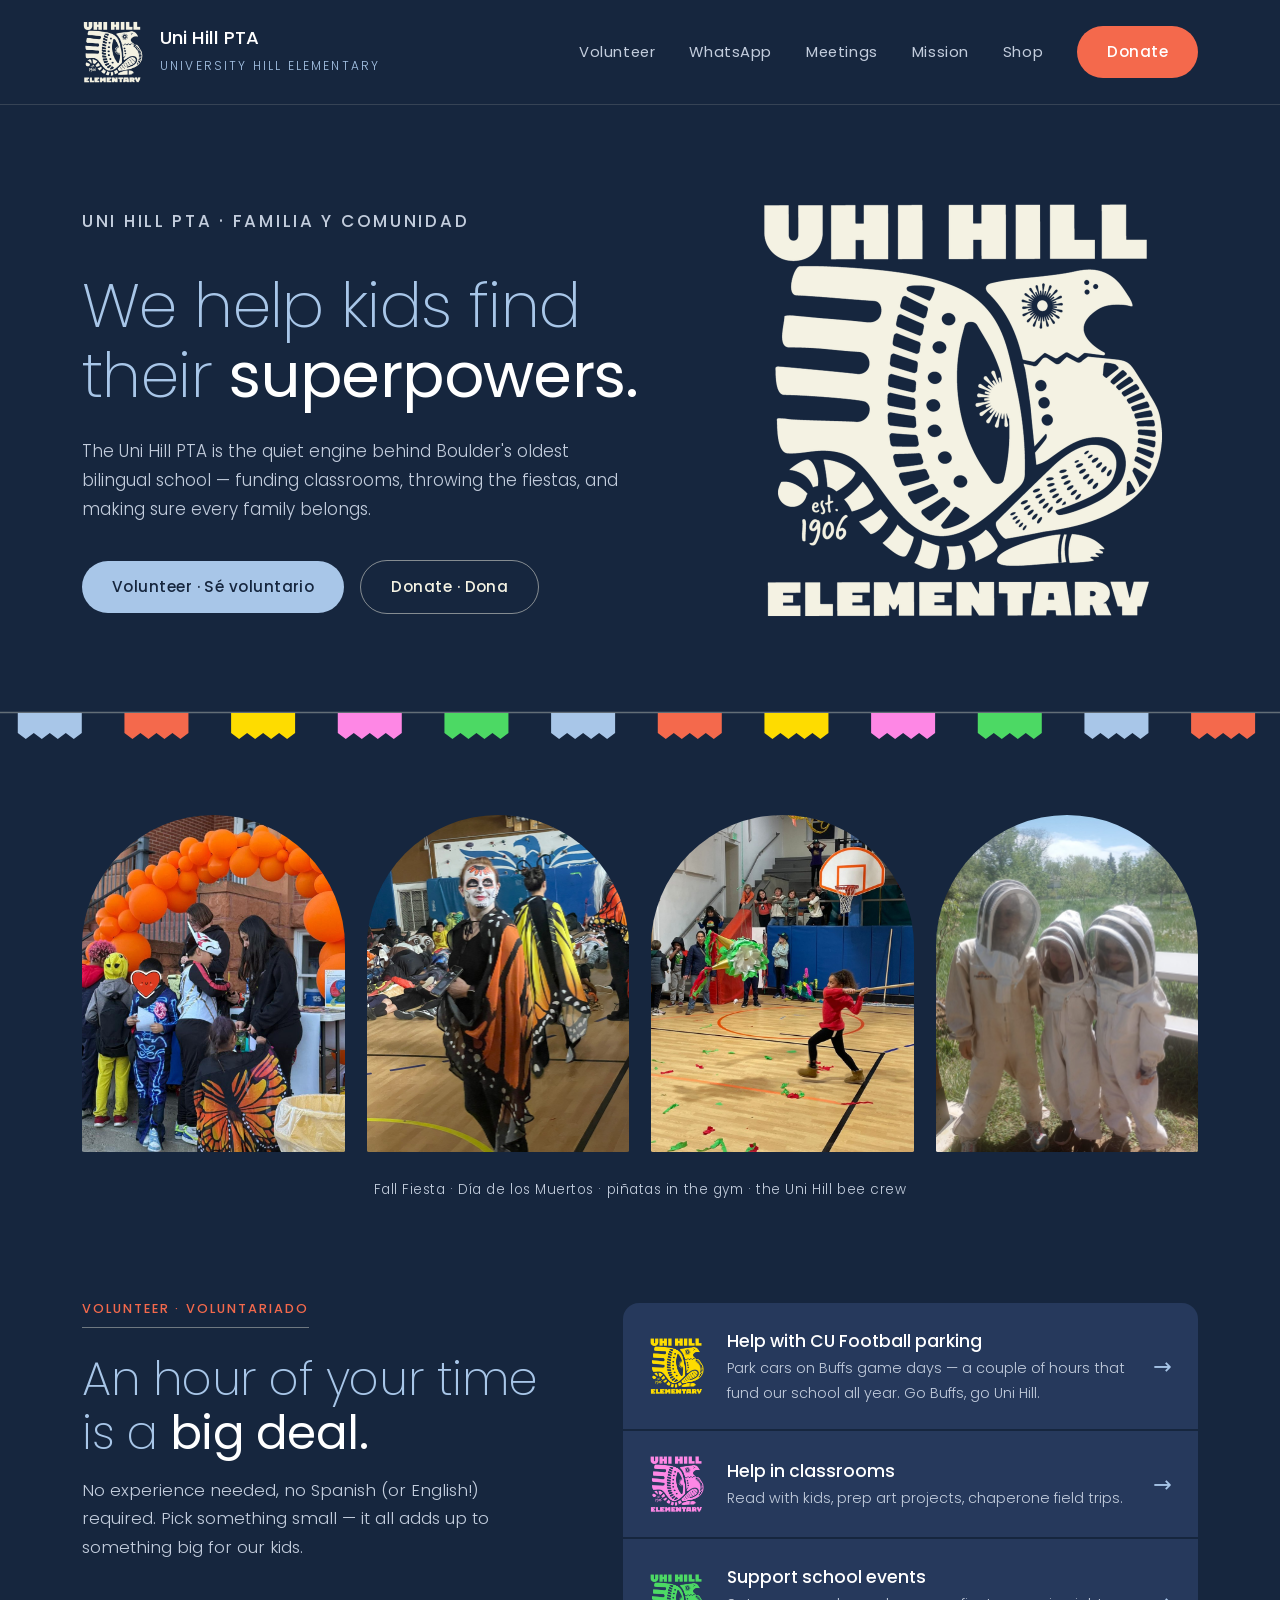
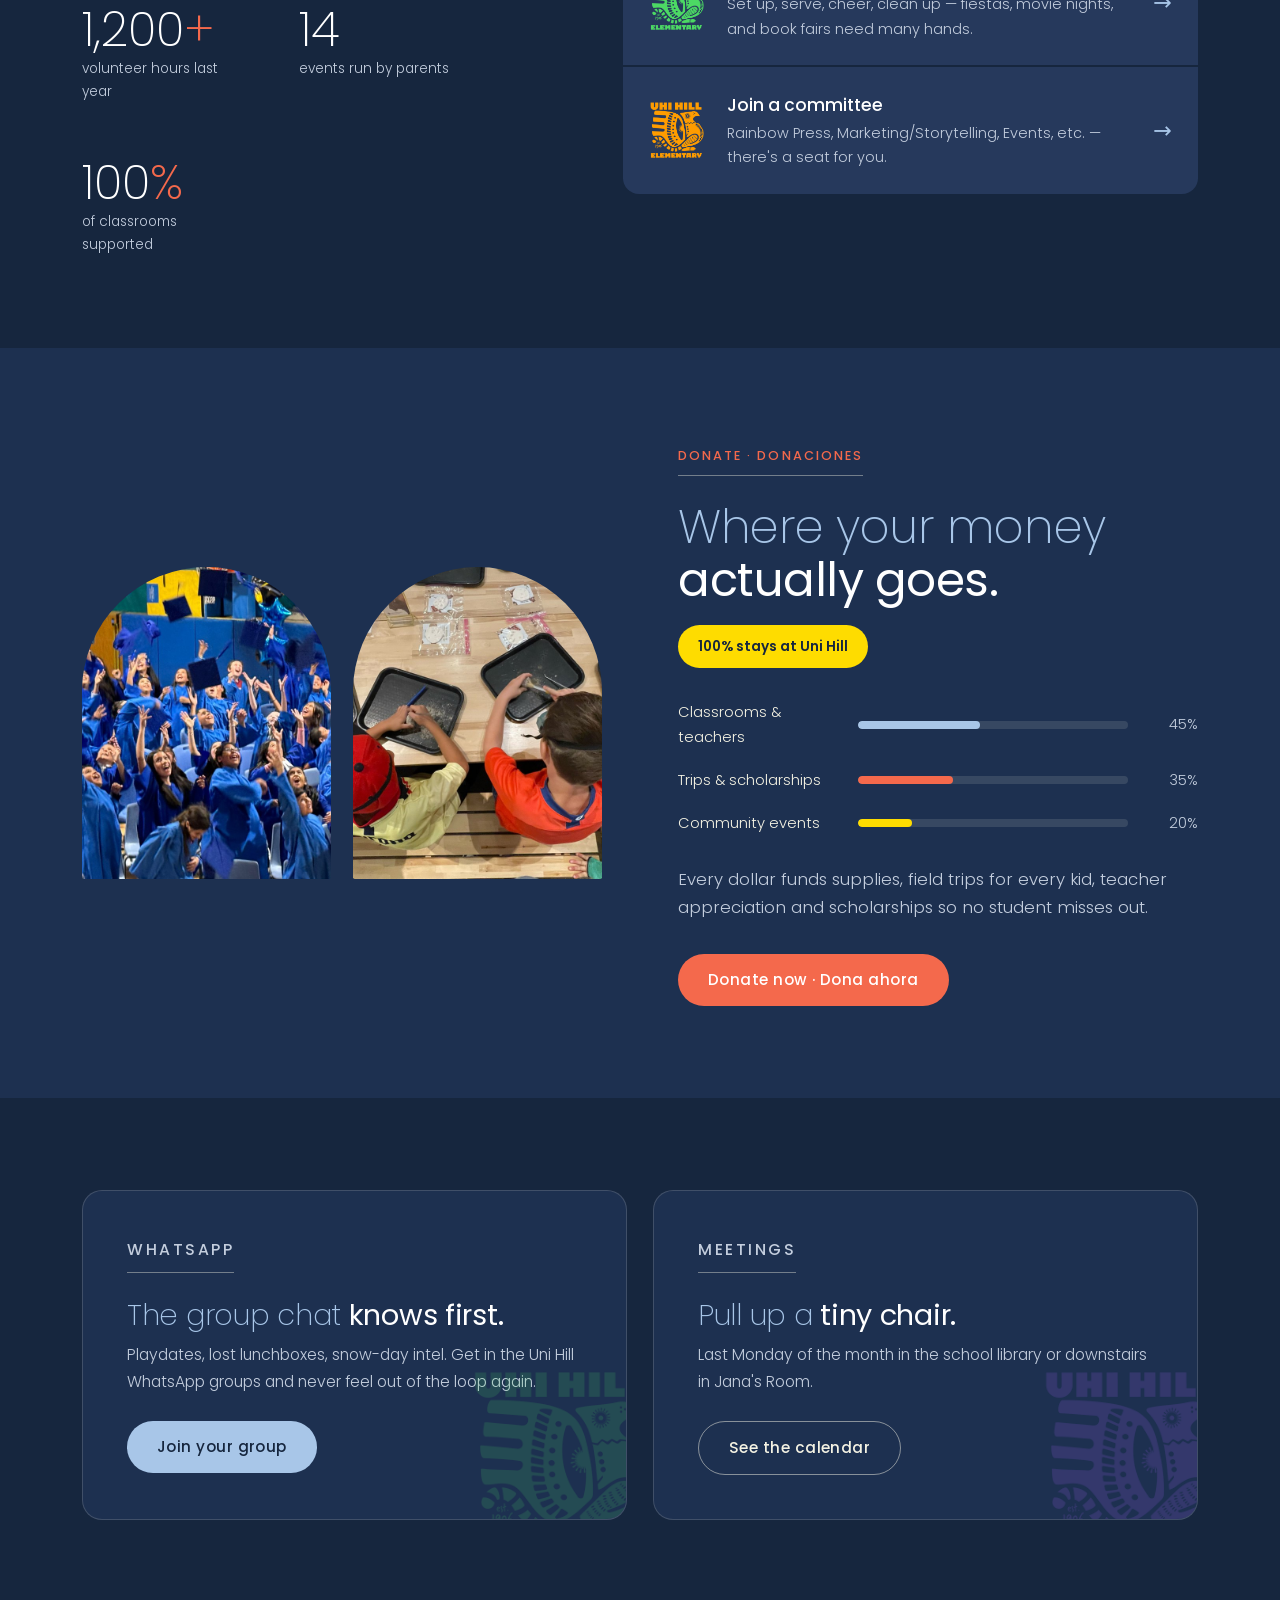
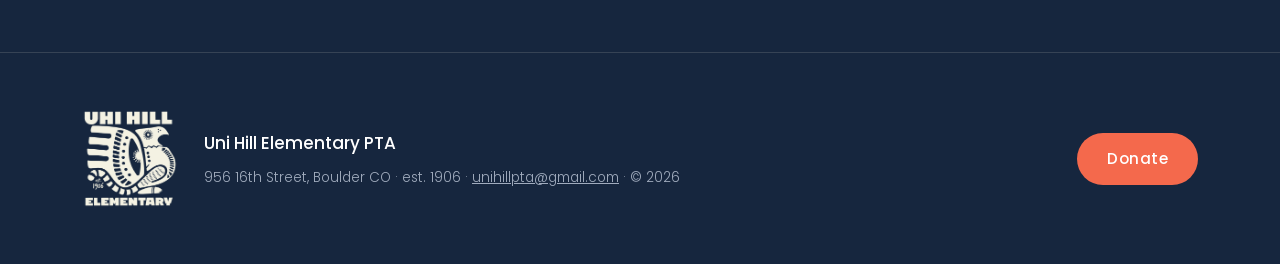
==== index.html @ 535f4342 "Add a Shop link to the header nav Points at shop.unihillpta.com and opens in a new tab. The extra it" ====
<!DOCTYPE html>
<html lang="en">
<head>
<meta charset="UTF-8">
<meta name="viewport" content="width=device-width, initial-scale=1.0">
<title>Uni Hill PTA — University Hill Elementary, Boulder</title>
<meta name="description" content="The Uni Hill PTA supports University Hill Elementary, Boulder's oldest bilingual school. Volunteer, donate, and join our community.">
<link rel="icon" type="image/png" href="img/favicon.png">
<link rel="stylesheet" href="css/styles.css">
</head>
<body>

<header class="site-header">
  <div class="wrap">
    <a class="brand" href="index.html">
      <span class="logo-mark" aria-hidden="true"></span>
      <span>
        <span class="brand-name">Uni Hill PTA</span>
        <span class="brand-school">University Hill Elementary</span>
      </span>
    </a>
    <button class="nav-toggle" aria-expanded="false" aria-label="Menu">☰</button>
    <nav class="site-nav" aria-label="Main">
      <a href="index.html#volunteer">Volunteer</a>
      <a href="whatsapp.html">WhatsApp</a>
      <a href="meetings.html">Meetings</a>
      <a href="mission.html">Mission</a>
      <a href="https://shop.unihillpta.com/category/all-products" target="_blank" rel="noopener">Shop</a>
      <a class="btn btn-donate" href="https://www.coloradogives.org/organization/UniHillPTA">Donate</a>
    </nav>
  </div>
</header>

<main>

  <!-- Hero -->
  <section class="hero">
    <div class="wrap">
      <div>
        <p class="kicker">Uni Hill PTA · Familia y comunidad</p>
        <h1>We help kids find their <strong>superpowers.</strong></h1>
        <p>The Uni Hill PTA is the quiet engine behind Boulder's oldest bilingual school — funding classrooms, throwing the fiestas, and making sure every family belongs.</p>
        <div class="cta-row">
          <a class="btn btn-primary" href="#volunteer">Volunteer · Sé voluntario</a>
          <a class="btn btn-ghost" href="https://www.coloradogives.org/organization/UniHillPTA">Donate · Dona</a>
        </div>
      </div>
      <div class="hero-logo">
        <span class="logo-mark" role="img" aria-label="Uni Hill Elementary alebrije logo, est. 1906"></span>
      </div>
    </div>
  </section>

  <!-- Papel picado divider -->
  <svg class="picado" viewBox="0 0 1440 34" preserveAspectRatio="none" aria-hidden="true">
    <line x1="0" y1="1.5" x2="1440" y2="1.5" stroke="#f4f2e3" stroke-opacity=".35" stroke-width="1.5"/>
    <path d="M20 2h72v20l-9 6-9-6-9 6-9-6-9 6-9-6-9 6-9-6V2z" fill="#a8c6e8"/>
    <path d="M140 2h72v20l-9 6-9-6-9 6-9-6-9 6-9-6-9 6-9-6V2z" fill="#f4694c"/>
    <path d="M260 2h72v20l-9 6-9-6-9 6-9-6-9 6-9-6-9 6-9-6V2z" fill="#fedc00"/>
    <path d="M380 2h72v20l-9 6-9-6-9 6-9-6-9 6-9-6-9 6-9-6V2z" fill="#fe87e5"/>
    <path d="M500 2h72v20l-9 6-9-6-9 6-9-6-9 6-9-6-9 6-9-6V2z" fill="#4cd964"/>
    <path d="M620 2h72v20l-9 6-9-6-9 6-9-6-9 6-9-6-9 6-9-6V2z" fill="#a8c6e8"/>
    <path d="M740 2h72v20l-9 6-9-6-9 6-9-6-9 6-9-6-9 6-9-6V2z" fill="#f4694c"/>
    <path d="M860 2h72v20l-9 6-9-6-9 6-9-6-9 6-9-6-9 6-9-6V2z" fill="#fedc00"/>
    <path d="M980 2h72v20l-9 6-9-6-9 6-9-6-9 6-9-6-9 6-9-6V2z" fill="#fe87e5"/>
    <path d="M1100 2h72v20l-9 6-9-6-9 6-9-6-9 6-9-6-9 6-9-6V2z" fill="#4cd964"/>
    <path d="M1220 2h72v20l-9 6-9-6-9 6-9-6-9 6-9-6-9 6-9-6V2z" fill="#a8c6e8"/>
    <path d="M1340 2h72v20l-9 6-9-6-9 6-9-6-9 6-9-6-9 6-9-6V2z" fill="#f4694c"/>
  </svg>

  <!-- Photo band -->
  <figure class="photo-arcade">
    <div class="wrap">
      <div class="row">
        <img src="img/event-fiesta.jpg" alt="Families under the orange balloon arch at the Fall Fiesta">
        <img src="img/event-monarch.jpg" alt="Student in a monarch butterfly costume at the Día de los Muertos celebration">
        <img src="img/event-pinata.jpg" alt="Student swinging at a piñata in the school gym">
        <img src="img/event-bees.jpg" alt="Three kids in beekeeping suits with the Uni Hill bee crew">
      </div>
      <figcaption>Fall Fiesta · Día de los Muertos · piñatas in the gym · the Uni Hill bee crew</figcaption>
    </div>
  </figure>

  <!-- Volunteering -->
  <section class="section volunteer" id="volunteer">
    <div class="wrap">
      <div>
        <p class="section-label">Volunteer · Voluntariado</p>
        <h2>An hour of your time is a <strong>big deal.</strong></h2>
        <p class="lead">No experience needed, no Spanish (or English!) required. Pick something small — it all adds up to something big for our kids.</p>
        <div class="stats">
          <div>
            <div class="stat-number">1,200<em>+</em></div>
            <div class="stat-caption">volunteer hours last year</div>
          </div>
          <div>
            <div class="stat-number">14</div>
            <div class="stat-caption">events run by parents</div>
          </div>
          <div>
            <div class="stat-number">100<em>%</em></div>
            <div class="stat-caption">of classrooms supported</div>
          </div>
        </div>
      </div>
      <div class="opportunity-list">
        <a class="opportunity" href="https://bvsd.helpatschools.com/schools/38/events">
          <span class="logo-mark" style="background-color: var(--yellow)" aria-hidden="true"></span>
          <span>
            <h3>Help with CU Football parking</h3>
            <p>Park cars on Buffs game days — a couple of hours that fund our school all year. Go Buffs, go Uni Hill.</p>
          </span>
          <span class="arrow" aria-hidden="true">→</span>
        </a>
        <a class="opportunity" href="https://bvsd.helpatschools.com/schools/38/events">
          <span class="logo-mark" style="background-color: var(--pink)" aria-hidden="true"></span>
          <span>
            <h3>Help in classrooms</h3>
            <p>Read with kids, prep art projects, chaperone field trips.</p>
          </span>
          <span class="arrow" aria-hidden="true">→</span>
        </a>
        <a class="opportunity" href="https://bvsd.helpatschools.com/schools/38/events">
          <span class="logo-mark" style="background-color: var(--green)" aria-hidden="true"></span>
          <span>
            <h3>Support school events</h3>
            <p>Set up, serve, cheer, clean up — fiestas, movie nights, and book fairs need many hands.</p>
          </span>
          <span class="arrow" aria-hidden="true">→</span>
        </a>
        <a class="opportunity" href="https://bvsd.helpatschools.com/schools/38/events">
          <span class="logo-mark" style="background-color: var(--orange)" aria-hidden="true"></span>
          <span>
            <h3>Join a committee</h3>
            <p>Rainbow Press, Marketing/Storytelling, Events, etc. — there's a seat for you.</p>
          </span>
          <span class="arrow" aria-hidden="true">→</span>
        </a>
      </div>
    </div>
  </section>

  <!-- Donations -->
  <section class="section section-raised donate" id="donate">
    <div class="wrap">
      <div class="donate-photos">
        <img src="img/event-grad.jpg" alt="Fifth graders in blue gowns celebrating at continuation">
        <img src="img/event-crafts.jpg" alt="Kids working on craft projects at a PTA event">
      </div>
      <div>
        <p class="section-label">Donate · Donaciones</p>
        <h2>Where your money <strong>actually goes.</strong></h2>
        <p class="pill">100% stays at Uni Hill</p>
        <div class="funding-rows">
          <div class="funding-row">
            <span>Classrooms &amp; teachers</span>
            <span class="track"><span class="fill fill-classrooms" style="width:45%"></span></span>
            <em class="amount">45%</em>
          </div>
          <div class="funding-row">
            <span>Trips &amp; scholarships</span>
            <span class="track"><span class="fill fill-trips" style="width:35%"></span></span>
            <em class="amount">35%</em>
          </div>
          <div class="funding-row">
            <span>Community events</span>
            <span class="track"><span class="fill fill-events" style="width:20%"></span></span>
            <em class="amount">20%</em>
          </div>
        </div>
        <p class="lead" style="margin-bottom:32px">Every dollar funds supplies, field trips for every kid, teacher appreciation and scholarships so no student misses out.</p>
        <a class="btn btn-donate" href="https://www.coloradogives.org/organization/UniHillPTA">Donate now · Dona ahora</a>
      </div>
    </div>
  </section>

  <!-- WhatsApp + Meetings teasers -->
  <section class="section">
    <div class="wrap teaser-grid">
      <div class="teaser">
        <span class="logo-mark watermark" style="background-color: var(--green)" aria-hidden="true"></span>
        <p class="section-label">WhatsApp</p>
        <h2>The group chat <strong>knows first.</strong></h2>
        <p>Playdates, lost lunchboxes, snow-day intel. Get in the Uni Hill WhatsApp groups and never feel out of the loop again.</p>
        <a class="btn btn-primary" href="whatsapp.html">Join your group</a>
      </div>
      <div class="teaser">
        <span class="logo-mark watermark" style="background-color: var(--purple)" aria-hidden="true"></span>
        <p class="section-label">Meetings</p>
        <h2>Pull up a <strong>tiny chair.</strong></h2>
        <p>Last Monday of the month in the school library or downstairs in Jana's Room.</p>
        <a class="btn btn-ghost" href="meetings.html">See the calendar</a>
      </div>
    </div>
  </section>

</main>

<footer class="site-footer">
  <div class="wrap">
    <div class="footer-brand">
      <span class="logo-mark" aria-hidden="true"></span>
      <div>
        <b>Uni Hill Elementary PTA</b>
        <!-- TODO: confirm address & contact email -->
        <small>956 16th Street, Boulder CO · est. 1906 · <a href="mailto:unihillpta@gmail.com?subject=Question%20for%20the%20Uni%20Hill%20PTA">unihillpta@gmail.com</a> · © <span data-year>2026</span></small>
      </div>
    </div>
    <a class="btn btn-donate" href="https://www.coloradogives.org/organization/UniHillPTA">Donate</a>
  </div>
</footer>

<script src="js/main.js"></script>
</body>
</html>
---- css/styles.css ----
/* ==========================================================================
   Uni Hill PTA — site stylesheet
   Theme: "Midnight" (deep navy) based on the Uni Hill Elementary brand deck.

   Everything color-related lives in the :root design tokens below, so the
   whole site can be re-themed by editing this one block.
   ========================================================================== */

/* ---- Fonts (self-hosted, see /fonts) ------------------------------------ */
@font-face { font-family: 'Poppins'; font-style: normal; font-weight: 200; font-display: swap; src: url(../fonts/Poppins-200.woff2) format('woff2'); }
@font-face { font-family: 'Poppins'; font-style: normal; font-weight: 300; font-display: swap; src: url(../fonts/Poppins-300.woff2) format('woff2'); }
@font-face { font-family: 'Poppins'; font-style: normal; font-weight: 400; font-display: swap; src: url(../fonts/Poppins-400.woff2) format('woff2'); }
@font-face { font-family: 'Poppins'; font-style: normal; font-weight: 500; font-display: swap; src: url(../fonts/Poppins-500.woff2) format('woff2'); }
@font-face { font-family: 'Poppins'; font-style: normal; font-weight: 600; font-display: swap; src: url(../fonts/Poppins-600.woff2) format('woff2'); }

/* ---- Design tokens ------------------------------------------------------- */
:root {
  /* backgrounds, darkest to lightest */
  --ink:        #16263e;   /* page background */
  --ink-raised: #1d3050;   /* alternating sections, cards */
  --ink-accent: #26395c;   /* list rows, highlights */

  /* text */
  --cream: #f4f2e3;        /* primary text */
  --soft:  #c3cddd;        /* secondary text */
  --white: #ffffff;        /* emphasized text */

  /* brand accents (from the Uni Hill brand deck) */
  --powder: #a8c6e8;       /* headlines, primary buttons */
  --coral:  #f4694c;       /* section labels, donate buttons */
  --yellow: #fedc00;
  --pink:   #fe87e5;
  --green:  #4cd964;
  --orange: #fe9c00;
  --purple: #ab63fe;

  /* layout */
  --page-width: 1180px;
  --radius: 16px;

  /* the alebrije logo, tintable anywhere via `background-color` + this mask */
  --logo-mask: url(../img/logo-white.png);
}

/* ---- Reset & base -------------------------------------------------------- */
* { margin: 0; padding: 0; box-sizing: border-box; }

body {
  font-family: 'Poppins', ui-sans-serif, system-ui, sans-serif;
  font-weight: 300;
  font-size: 17px;
  line-height: 1.7;
  background: var(--ink);
  color: var(--cream);
}

img { max-width: 100%; display: block; }
a { color: inherit; }

.wrap { max-width: var(--page-width); margin: 0 auto; padding: 0 32px; }

/* Tinted alebrije mark. Give any element this class plus a background-color. */
.logo-mark {
  display: inline-block;
  aspect-ratio: 840 / 868;   /* intrinsic ratio of the logo artwork */
  background-color: var(--cream);
  -webkit-mask: var(--logo-mask) center / contain no-repeat;
  mask: var(--logo-mask) center / contain no-repeat;
}

/* ---- Buttons ------------------------------------------------------------- */
.btn {
  display: inline-block;
  padding: 13px 30px;
  border: 0;
  border-radius: 999px;
  font: inherit;
  font-weight: 500;
  font-size: .95rem;
  letter-spacing: .03em;
  text-decoration: none;
  cursor: pointer;
}
.btn-primary { background: var(--powder); color: var(--ink); }
.btn-donate  { background: var(--coral);  color: var(--white); }
.btn-ghost   { border: 1px solid rgba(244, 242, 227, .5); color: var(--cream); }
.btn:hover   { filter: brightness(1.08); }

/* ---- Header & navigation ------------------------------------------------- */
.site-header {
  padding: 20px 0;
  border-bottom: 1px solid rgba(244, 242, 227, .14);
}
.site-header .wrap { display: flex; align-items: center; justify-content: space-between; gap: 20px; }

.brand { display: flex; align-items: center; gap: 16px; text-decoration: none; }
.brand .logo-mark { width: 62px; }
.brand-name  { display: block; font-weight: 500; font-size: 1.15rem; color: var(--white); line-height: 1.3; }
.brand-school { font-size: .75rem; letter-spacing: .18em; text-transform: uppercase; color: var(--powder); }

.site-nav { display: flex; gap: 34px; align-items: center; font-weight: 400; font-size: .92rem; letter-spacing: .04em; }
.site-nav a { text-decoration: none; color: var(--soft); }
.site-nav a:hover, .site-nav a[aria-current="page"] { color: var(--white); }
.site-nav .btn { color: var(--white); }

/* Above the mobile breakpoint the brand and the full nav share one row, so
   keep the school name on one line and close the gap up a little to fit. */
@media (min-width: 961px) {
  .brand-school { white-space: nowrap; }
}
@media (min-width: 961px) and (max-width: 1120px) {
  .site-nav { gap: 24px; }
}

/* Mobile navigation toggle (hidden on desktop) */
.nav-toggle {
  display: none;
  background: none;
  border: 1px solid rgba(244, 242, 227, .4);
  border-radius: 8px;
  color: var(--cream);
  font-size: 1.4rem;
  line-height: 1;
  padding: 6px 12px;
  cursor: pointer;
}

/* ---- Papel picado divider (SVG element in the HTML) ----------------------- */
.picado { display: block; width: 100%; height: 34px; }

/* ---- Sections ------------------------------------------------------------ */
.section { padding: 92px 0; }
.section-raised { background: var(--ink-raised); }

.section-label {
  display: inline-block;
  color: var(--coral);
  font-weight: 500;
  font-size: .8rem;
  letter-spacing: .16em;
  text-transform: uppercase;
  border-bottom: 1px solid rgba(244, 242, 227, .4);
  padding-bottom: 8px;
  margin-bottom: 24px;
}

h1, h2 { font-weight: 200; color: var(--powder); letter-spacing: -.01em; }
h1 { font-size: 3.9rem; line-height: 1.12; margin-bottom: 26px; }
h2 { font-size: 2.9rem; line-height: 1.15; margin-bottom: 18px; }
h1 strong, h2 strong { font-weight: 400; color: var(--white); }

.lead { color: var(--soft); max-width: 40em; font-size: 1.04rem; }

/* ---- Hero ---------------------------------------------------------------- */
.hero { padding: 88px 0 84px; }
.hero .wrap {
  display: grid;
  grid-template-columns: 1.1fr .9fr;
  gap: 70px;
  align-items: center;
}
.kicker {
  color: var(--coral);
  font-weight: 500;
  font-size: .8rem;
  letter-spacing: .16em;
  text-transform: uppercase;
  margin-bottom: 22px;
}
.hero p { max-width: 32em; color: var(--soft); margin-bottom: 36px; font-size: 1.06rem; }
.cta-row { display: flex; gap: 16px; flex-wrap: wrap; align-items: center; }
.hero-logo { display: flex; justify-content: center; }
.hero-logo .logo-mark { width: min(420px, 100%); }

/* Smaller hero used on inner pages */
.page-hero { padding: 72px 0 56px; }
.page-hero p { max-width: 38em; color: var(--soft); font-size: 1.06rem; }

/* ---- Arched photo band --------------------------------------------------- */
.photo-arcade { padding: 70px 0 0; }
.photo-arcade .row {
  display: grid;
  grid-template-columns: repeat(4, 1fr);
  gap: 22px;
  align-items: end;
}
.photo-arcade img {
  width: 100%;
  aspect-ratio: .78;
  object-fit: cover;
  border-radius: 999px 999px 14px 14px;  /* the arch */
}
.photo-arcade figcaption {
  text-align: center;
  color: var(--soft);
  font-size: .85rem;
  letter-spacing: .04em;
  margin-top: 26px;
}

/* ---- Volunteer section --------------------------------------------------- */
.volunteer .wrap {
  display: grid;
  grid-template-columns: .9fr 1.1fr;
  gap: 70px;
  align-items: start;
}

.stats { display: flex; gap: 54px; margin-top: 42px; flex-wrap: wrap; }
.stat-number { font-weight: 200; font-size: 3rem; color: var(--white); line-height: 1.1; }
.stat-number em { font-style: normal; color: var(--coral); }
.stat-caption { font-size: .85rem; color: var(--soft); max-width: 12em; }

.opportunity-list { display: grid; gap: 2px; margin-top: 10px; }
.opportunity {
  display: flex;
  gap: 22px;
  align-items: center;
  padding: 24px 26px;
  background: var(--ink-accent);
  text-decoration: none;
}
.opportunity:first-child { border-radius: var(--radius) var(--radius) 0 0; }
.opportunity:last-child  { border-radius: 0 0 var(--radius) var(--radius); }
.opportunity:hover { background: #2d4368; }
.opportunity .logo-mark { width: 56px; flex: none; }
.opportunity h3 { font-weight: 500; color: var(--white); font-size: 1.08rem; }
.opportunity p { font-size: .9rem; color: var(--soft); }
.opportunity .arrow { margin-left: auto; color: var(--powder); font-size: 1.4rem; }

/* ---- Donate section ------------------------------------------------------ */
.donate .wrap {
  display: grid;
  grid-template-columns: 1fr 1fr;
  gap: 76px;
  align-items: center;
}
.donate-photos {
  display: grid;
  grid-template-columns: 1fr 1fr;
  gap: 22px;
  align-items: end;
}
.donate-photos img {
  width: 100%;
  aspect-ratio: .8;
  object-fit: cover;
  border-radius: 999px 999px 14px 14px;  /* arch */
}

.pill {
  display: inline-block;
  background: var(--yellow);
  color: var(--ink);
  font-weight: 600;
  font-size: .85rem;
  padding: 10px 20px;
  border-radius: 999px;
  margin-bottom: 26px;
}

.funding-rows { display: grid; gap: 18px; margin: 6px 0 30px; }
.funding-row {
  display: grid;
  grid-template-columns: 11em 1fr 3.5em;
  gap: 18px;
  align-items: center;
  font-size: .92rem;
}
.funding-row .track {
  height: 8px;
  background: rgba(244, 242, 227, .12);
  border-radius: 99px;
  overflow: hidden;
}
.funding-row .fill { display: block; height: 100%; border-radius: 99px; }
.funding-row .amount { color: var(--soft); text-align: right; font-style: normal; }
/* set each bar's width inline in the HTML: <span class="fill" style="width:45%"> */
.fill-classrooms { background: var(--powder); }
.fill-trips      { background: var(--coral); }
.fill-events     { background: var(--yellow); }

/* ---- Teaser cards (home page WhatsApp / Meetings) ------------------------- */
.teaser-grid { display: grid; grid-template-columns: 1fr 1fr; gap: 26px; }
.teaser {
  position: relative;
  overflow: hidden;
  border: 1px solid rgba(244, 242, 227, .16);
  border-radius: 20px;
  padding: 44px;
  background: var(--ink-raised);
}
.teaser h2 { font-size: 1.8rem; margin-bottom: 10px; }
.teaser p { color: var(--soft); margin-bottom: 26px; font-size: .98rem; }
.teaser .watermark {
  position: absolute;
  right: -34px;
  bottom: -44px;
  width: 190px;
  opacity: .16;
}

/* ---- WhatsApp page ------------------------------------------------------- */
.whatsapp-layout {
  display: grid;
  grid-template-columns: 1.1fr .9fr;
  gap: 70px;
  align-items: start;
}

.group-list { display: grid; gap: 14px; }
.group-link {
  display: flex;
  align-items: center;
  gap: 18px;
  padding: 18px 24px;
  background: var(--ink-raised);
  border: 1px solid rgba(244, 242, 227, .14);
  border-radius: var(--radius);
  text-decoration: none;
}
.group-link:hover { background: var(--ink-accent); }
.group-link .logo-mark { width: 40px; flex: none; }
.group-link h3 { font-weight: 500; font-size: 1rem; color: var(--white); }
.group-link p { font-size: .85rem; color: var(--soft); }
.group-link .arrow { margin-left: auto; color: var(--powder); font-size: 1.3rem; }

/* WhatsApp-style chat preview (pure HTML, easy to edit) */
.chat-preview {
  background: var(--ink-raised);
  border: 1px solid rgba(244, 242, 227, .16);
  border-radius: 20px;
  padding: 26px;
}
.chat-title {
  display: flex;
  align-items: center;
  gap: 12px;
  font-weight: 500;
  color: var(--white);
  font-size: .95rem;
  padding-bottom: 16px;
  margin-bottom: 18px;
  border-bottom: 1px solid rgba(244, 242, 227, .14);
}
.chat-title .logo-mark { width: 34px; background-color: var(--green); }
.chat-title small { display: block; font-weight: 300; color: var(--soft); font-size: .78rem; }
.bubble {
  max-width: 85%;
  padding: 10px 16px;
  border-radius: 14px;
  font-size: .88rem;
  margin-bottom: 10px;
  line-height: 1.55;
}
.bubble strong { display: block; font-weight: 600; font-size: .78rem; }
.bubble time { display: block; text-align: right; font-size: .68rem; opacity: .6; }
.bubble-them { background: var(--ink-accent); border-top-left-radius: 4px; }
.bubble-them strong { color: var(--pink); }
.bubble-them:nth-of-type(odd) strong { color: var(--yellow); }
.bubble-me {
  background: #235c3f;
  color: #eaf6ec;
  margin-left: auto;
  border-top-right-radius: 4px;
}

/* ---- Meetings page ------------------------------------------------------- */
.calendar-embed {
  border: 1px solid rgba(244, 242, 227, .16);
  border-radius: 20px;
  overflow: hidden;
  background: var(--ink-raised);
}
.calendar-embed iframe { display: block; width: 100%; height: 500px; border: 0; }

.subscribe-row { display: flex; gap: 16px; flex-wrap: wrap; margin-top: 26px; }

/* Suggest-a-topic: text on the left, example topics card on the right */
.suggest .wrap {
  display: grid;
  grid-template-columns: 1.1fr .9fr;
  gap: 70px;
  align-items: center;
}
.idea-card {
  background: var(--ink-raised);
  border: 1px solid rgba(244, 242, 227, .16);
  border-radius: 20px;
  padding: 34px 36px;
}
.idea-card h3 {
  font-weight: 500;
  font-size: .85rem;
  letter-spacing: .1em;
  text-transform: uppercase;
  color: var(--coral);
  margin-bottom: 22px;
}
.idea-card ul { list-style: none; display: grid; gap: 20px; }
.idea-card li {
  display: flex;
  align-items: center;
  gap: 16px;
  font-size: .95rem;
  color: var(--soft);
}
.idea-card .logo-mark { width: 38px; flex: none; }

/* ---- Mission page -------------------------------------------------------- */
.mission-statement {
  font-weight: 200;
  font-size: 2.2rem;
  line-height: 1.4;
  color: var(--cream);
  max-width: 26em;
}
.mission-statement strong { font-weight: 400; color: var(--powder); }

.pillar-grid {
  display: grid;
  grid-template-columns: repeat(4, 1fr);
  gap: 26px;
  margin-top: 50px;
}
.pillar { background: var(--ink-raised); border: 1px solid rgba(244,242,227,.14); border-radius: 20px; padding: 30px 26px; }
.pillar .logo-mark { width: 52px; margin-bottom: 18px; }
.pillar h3 { font-weight: 500; color: var(--white); font-size: 1.1rem; margin-bottom: 8px; }
.pillar p { font-size: .9rem; color: var(--soft); }

.photo-grid { display: grid; grid-template-columns: repeat(3, 1fr); gap: 22px; }
.photo-grid img {
  width: 100%;
  aspect-ratio: 1;
  object-fit: cover;
  border-radius: var(--radius);
}
.photo-grid img.arch { border-radius: 999px 999px 14px 14px; }

/* ---- Footer -------------------------------------------------------------- */
.site-footer {
  border-top: 1px solid rgba(244, 242, 227, .14);
  padding: 56px 0;
  margin-top: 40px;
}
.site-footer .wrap { display: flex; justify-content: space-between; align-items: center; flex-wrap: wrap; gap: 30px; }
.footer-brand { display: flex; align-items: center; gap: 26px; }
.footer-brand .logo-mark { width: 96px; }
.footer-brand b { font-weight: 500; color: var(--white); }
.footer-brand small { display: block; color: var(--soft); opacity: .8; font-size: .85rem; margin-top: 8px; }

/* ---- Responsive ---------------------------------------------------------- */
@media (max-width: 960px) {
  h1 { font-size: 2.8rem; }
  h2 { font-size: 2.2rem; }

  .hero .wrap,
  .volunteer .wrap,
  .donate .wrap,
  .suggest .wrap,
  .whatsapp-layout { grid-template-columns: 1fr; gap: 44px; }

  .hero-logo .logo-mark { width: min(300px, 70%); }
  .photo-arcade .row { grid-template-columns: repeat(2, 1fr); }
  .teaser-grid { grid-template-columns: 1fr; }
  .pillar-grid { grid-template-columns: repeat(2, 1fr); }
  .photo-grid { grid-template-columns: repeat(2, 1fr); }

  /* collapse nav behind the toggle button */
  .nav-toggle { display: block; }
  .site-nav {
    display: none;
    position: absolute;
    top: 90px;
    left: 0;
    right: 0;
    z-index: 10;
    flex-direction: column;
    gap: 22px;
    background: var(--ink-raised);
    border-bottom: 1px solid rgba(244, 242, 227, .14);
    padding: 30px 32px;
  }
  .site-nav.open { display: flex; }
  .site-header { position: relative; }
}

@media (max-width: 560px) {
  body { font-size: 16px; }
  .section { padding: 64px 0; }
  .wrap { padding: 0 22px; }
  .funding-row { grid-template-columns: 1fr 3.5em; }
  .funding-row .track { grid-column: 1 / -1; order: 2; }
  .stats { gap: 34px; }
}
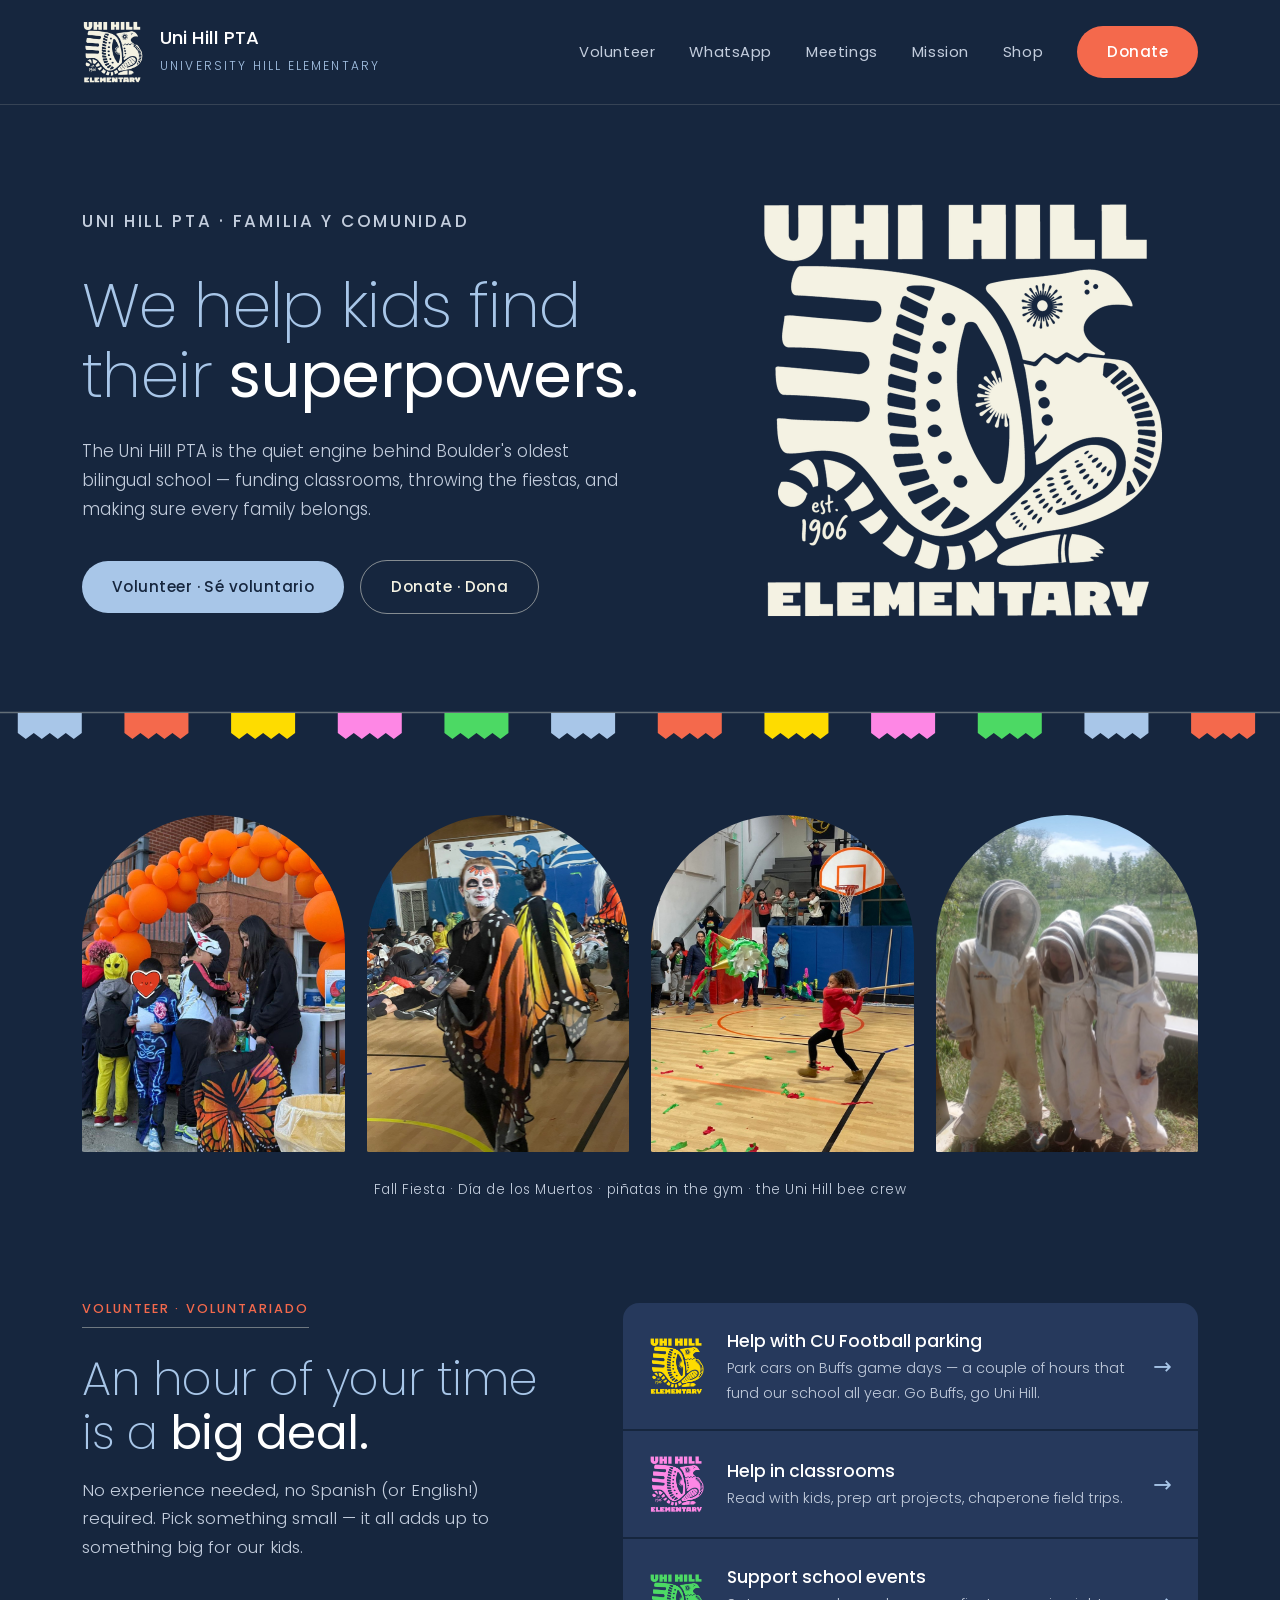
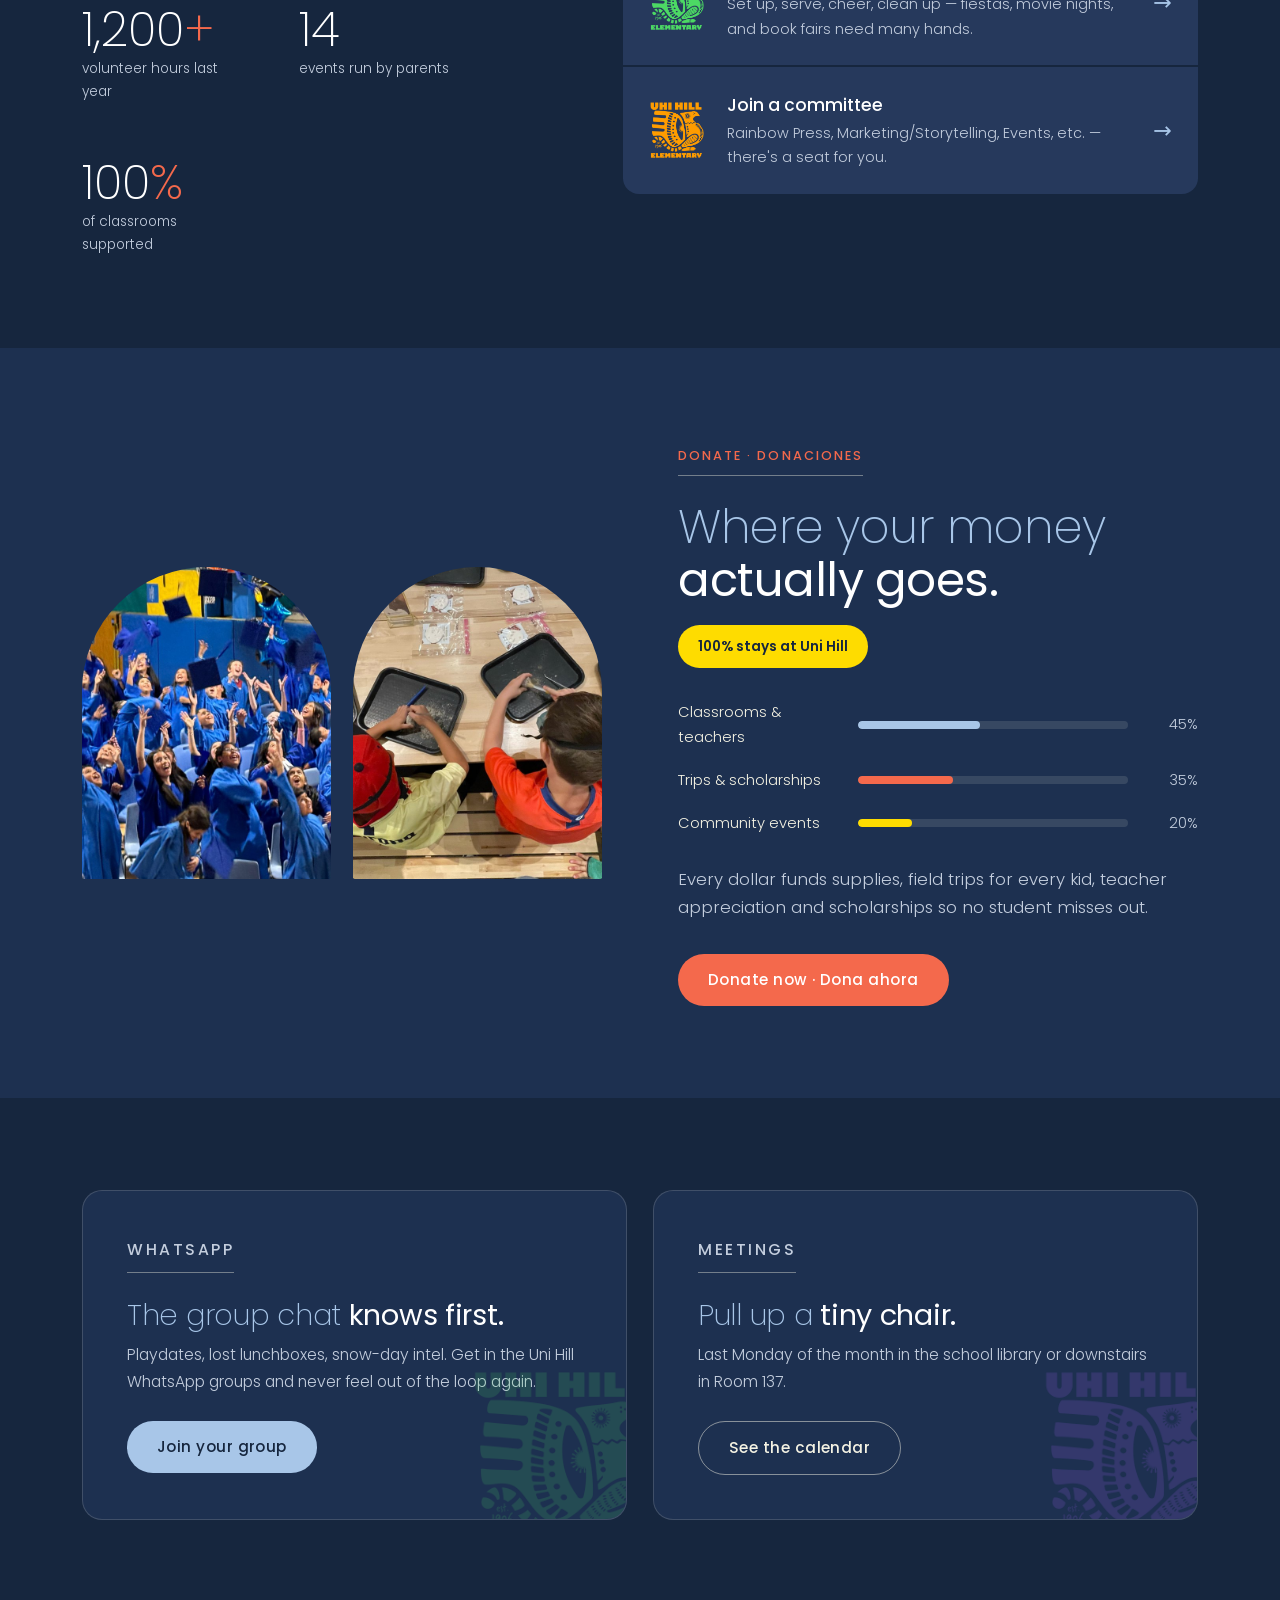
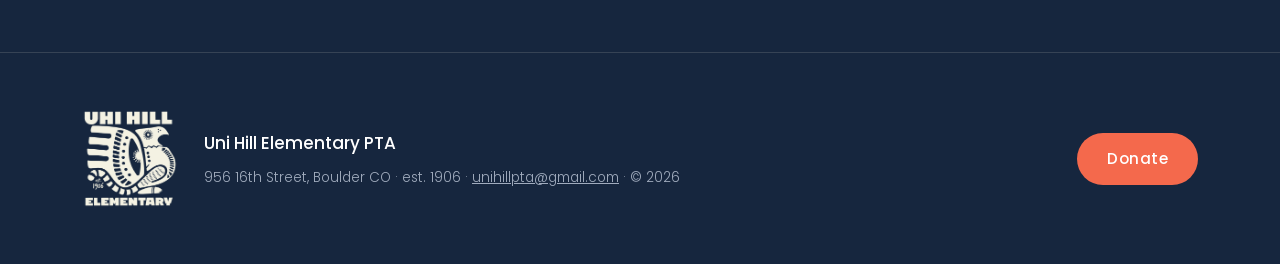
==== commit bc225d9b: "Rename Jana's Room to Room 137 Updates the meetings hero, the meetings page meta description, and th" ====
--- a/index.html
+++ b/index.html
@@ -188,7 +188,7 @@
         <span class="logo-mark watermark" style="background-color: var(--purple)" aria-hidden="true"></span>
         <p class="section-label">Meetings</p>
         <h2>Pull up a <strong>tiny chair.</strong></h2>
-        <p>Last Monday of the month in the school library or downstairs in Jana's Room.</p>
+        <p>Last Monday of the month in the school library or downstairs in Room 137.</p>
         <a class="btn btn-ghost" href="meetings.html">See the calendar</a>
       </div>
     </div>
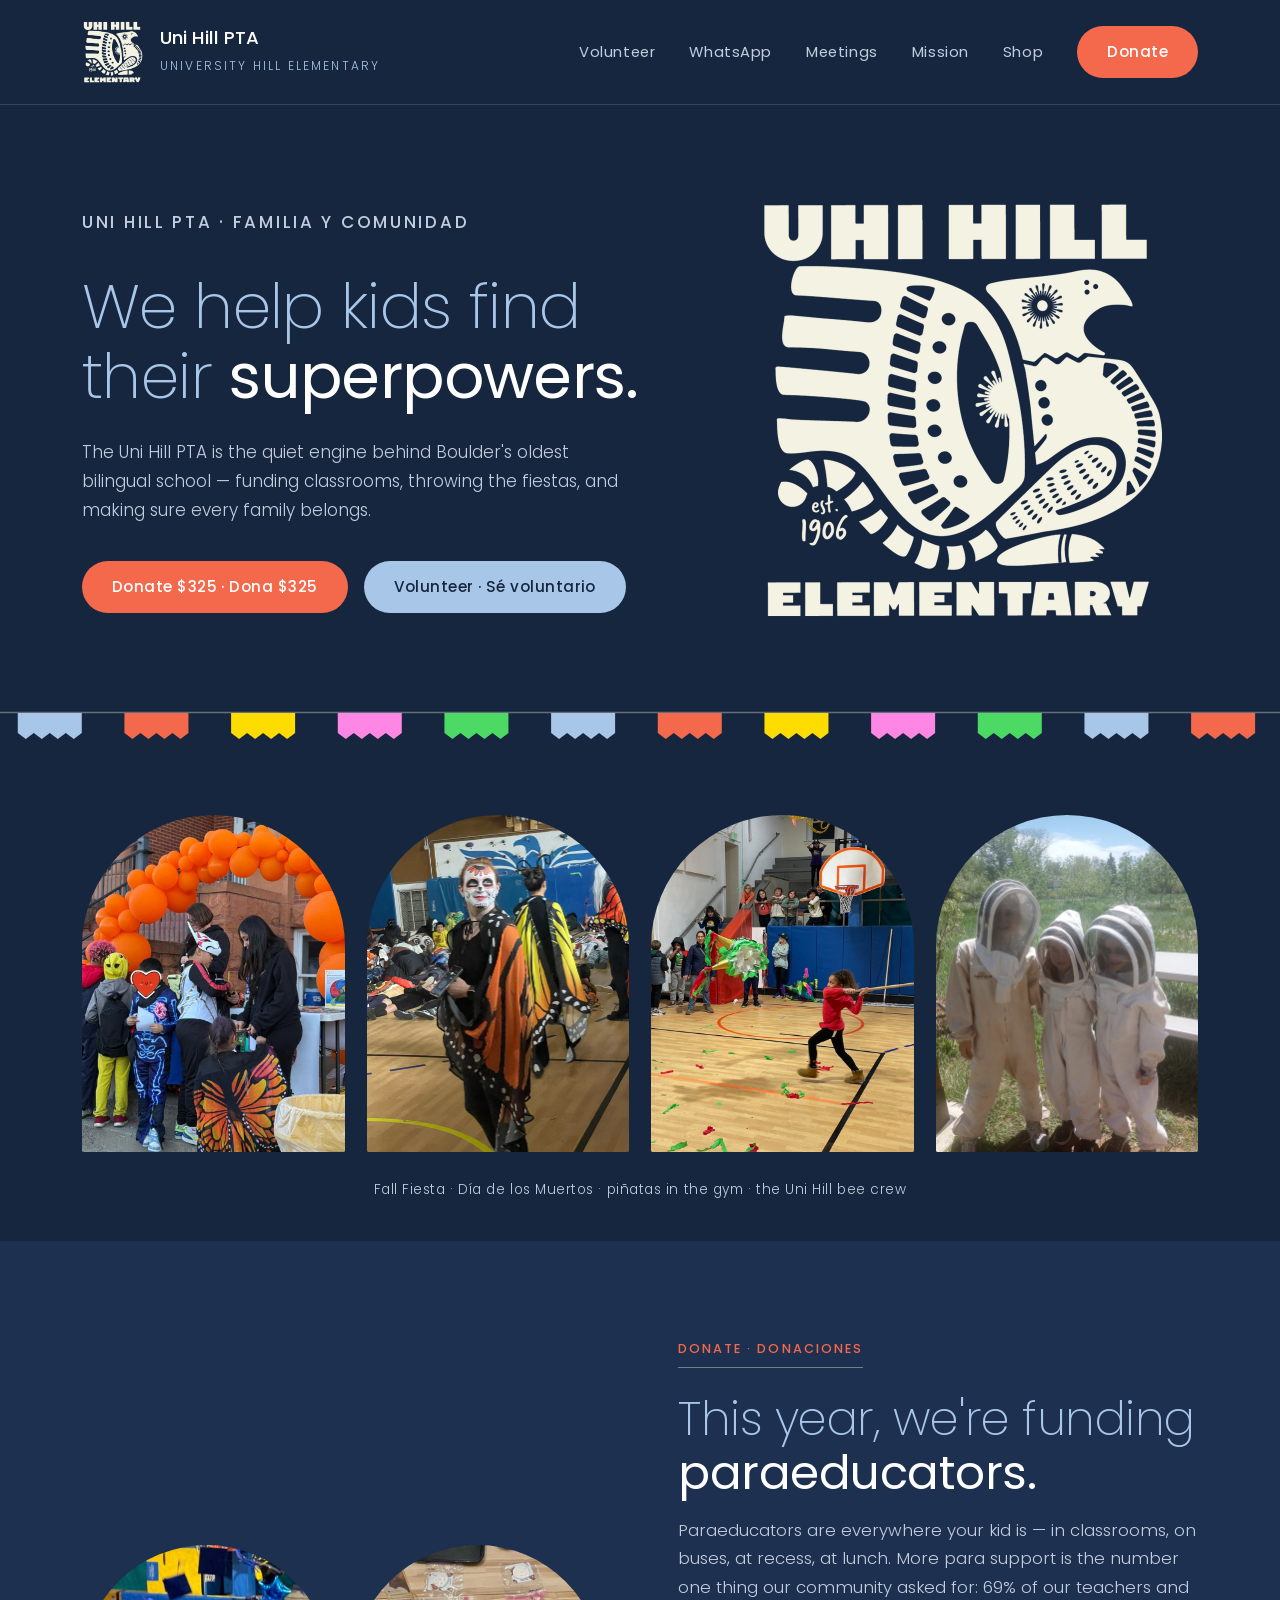
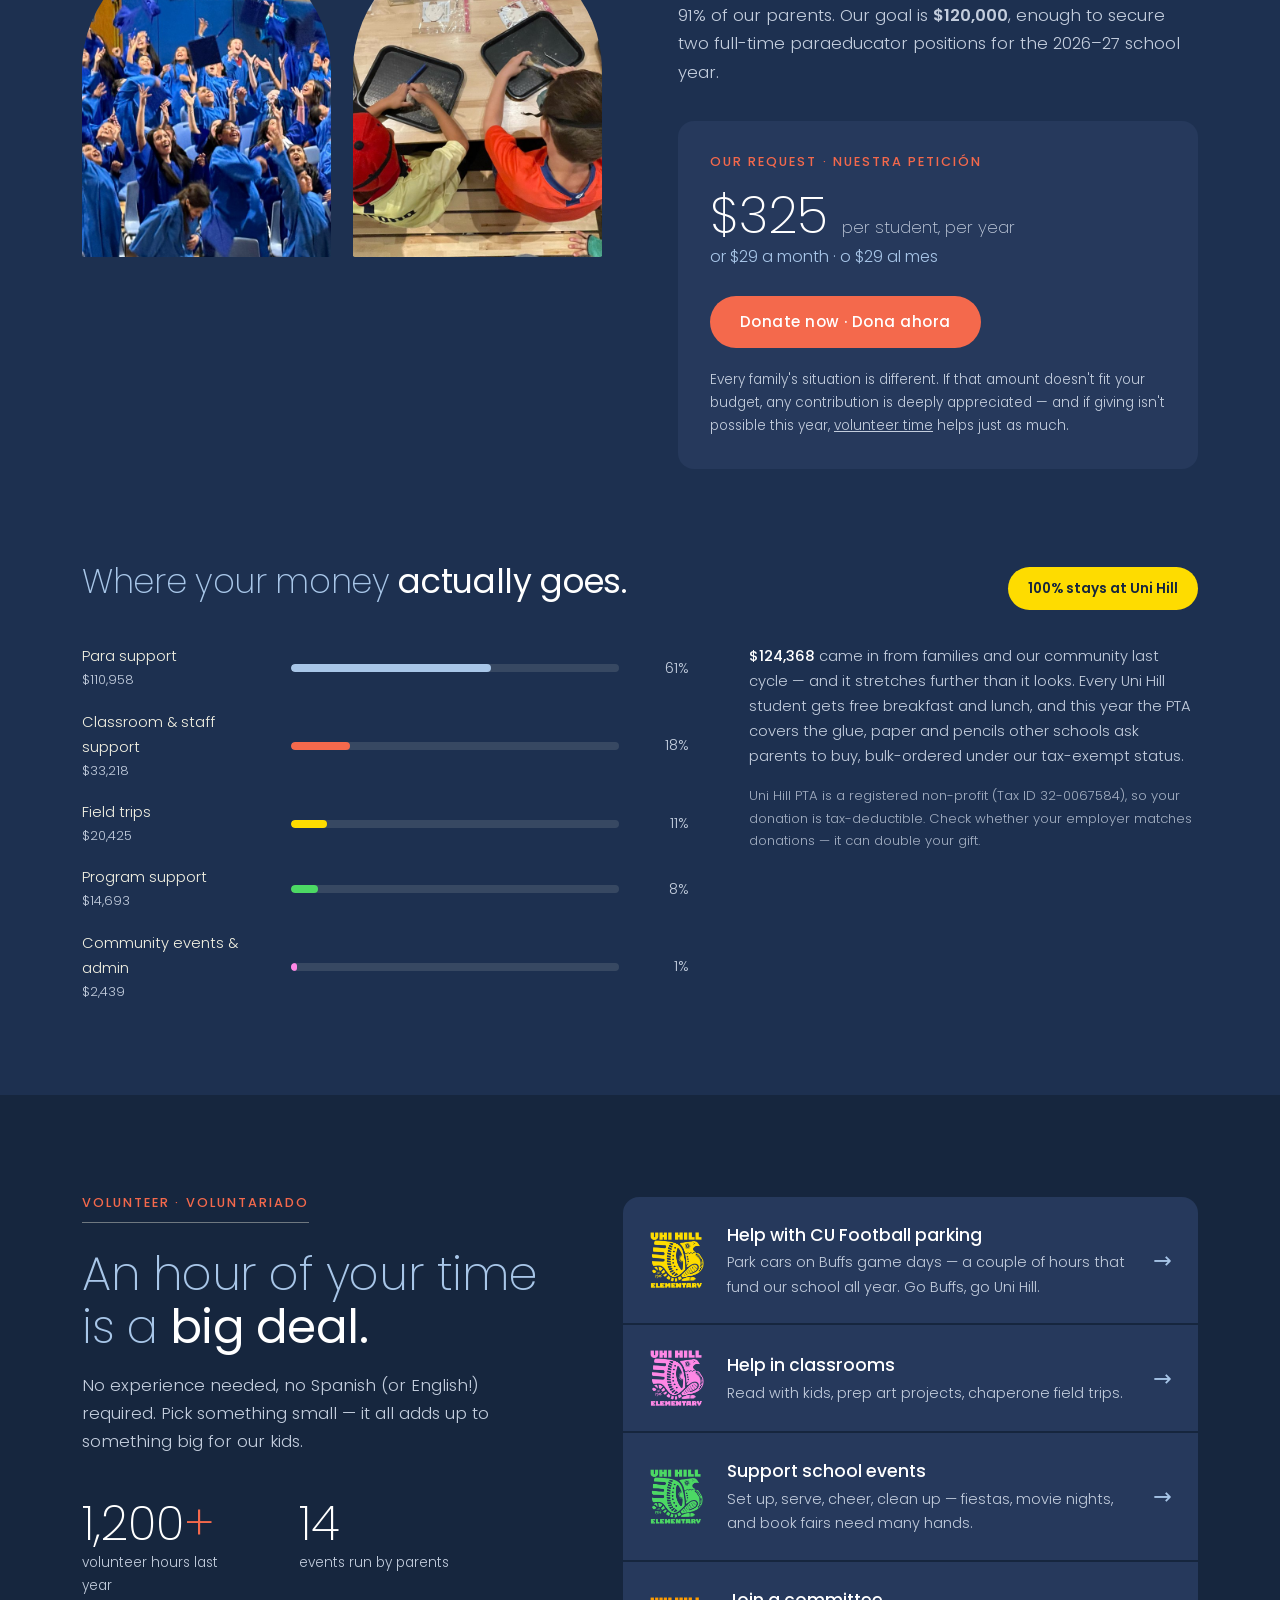
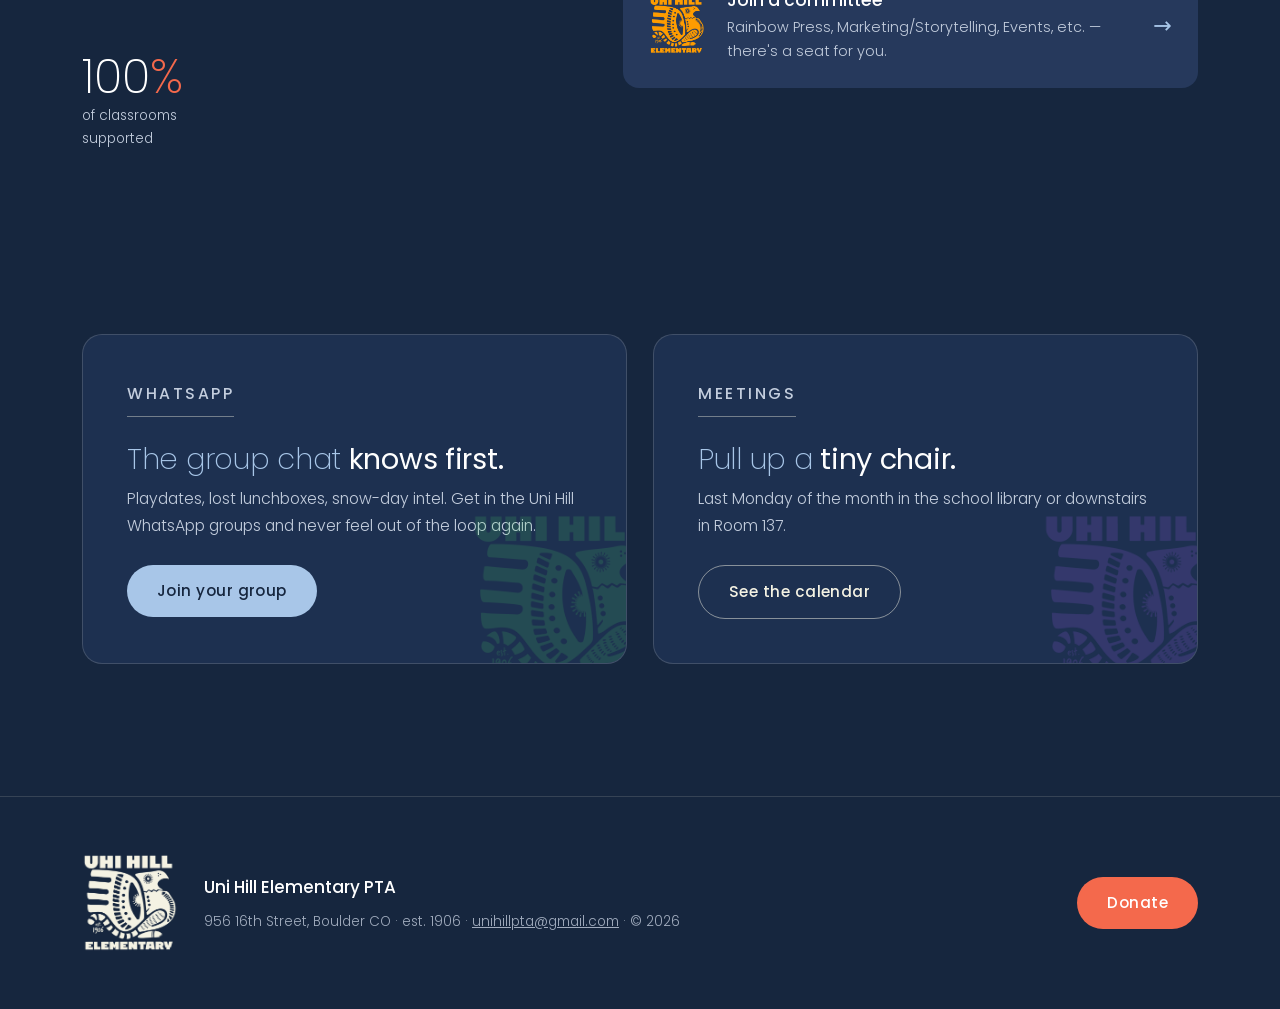
==== commit bf2384c1: "Lead with donations: para campaign, real budget figures Move the donate section above volunteering a" ====
--- a/index.html
+++ b/index.html
@@ -41,8 +41,8 @@
         <h1>We help kids find their <strong>superpowers.</strong></h1>
         <p>The Uni Hill PTA is the quiet engine behind Boulder's oldest bilingual school — funding classrooms, throwing the fiestas, and making sure every family belongs.</p>
         <div class="cta-row">
+          <a class="btn btn-donate" href="#donate">Donate $325 · Dona $325</a>
           <a class="btn btn-primary" href="#volunteer">Volunteer · Sé voluntario</a>
-          <a class="btn btn-ghost" href="https://www.coloradogives.org/organization/UniHillPTA">Donate · Dona</a>
         </div>
       </div>
       <div class="hero-logo">
@@ -81,6 +81,68 @@
     </div>
   </figure>
 
+  <!-- Donations -->
+  <section class="section section-raised donate" id="donate">
+    <div class="wrap">
+      <div class="donate-photos">
+        <img src="img/event-grad.jpg" alt="Fifth graders in blue gowns celebrating at continuation">
+        <img src="img/event-crafts.jpg" alt="Kids working on craft projects at a PTA event">
+      </div>
+      <div>
+        <p class="section-label">Donate · Donaciones</p>
+        <h2>This year, we're funding <strong>paraeducators.</strong></h2>
+        <p class="lead">Paraeducators are everywhere your kid is — in classrooms, on buses, at recess, at lunch. More para support is the number one thing our community asked for: 69% of our teachers and 91% of our parents. Our goal is <strong>$120,000</strong>, enough to secure two full-time paraeducator positions for the 2026–27 school year.</p>
+        <div class="request">
+          <p class="request-label">Our request · Nuestra petición</p>
+          <p class="request-figure">$325 <em>per student, per year</em></p>
+          <p class="request-alt">or $29 a month · o $29 al mes</p>
+          <a class="btn btn-donate" href="https://www.coloradogives.org/organization/UniHillPTA">Donate now · Dona ahora</a>
+          <p class="request-fine">Every family's situation is different. If that amount doesn't fit your budget, any contribution is deeply appreciated — and if giving isn't possible this year, <a href="#volunteer">volunteer time</a> helps just as much.</p>
+        </div>
+      </div>
+    </div>
+
+    <div class="wrap donate-ledger">
+      <div class="ledger-head">
+        <h3>Where your money <strong>actually goes.</strong></h3>
+        <p class="pill">100% stays at Uni Hill</p>
+      </div>
+      <div class="ledger-grid">
+        <div class="funding-rows">
+          <div class="funding-row">
+            <span class="funding-name">Para support <small>$110,958</small></span>
+            <span class="track"><span class="fill fill-para" style="width:61%"></span></span>
+            <em class="amount">61%</em>
+          </div>
+          <div class="funding-row">
+            <span class="funding-name">Classroom &amp; staff support <small>$33,218</small></span>
+            <span class="track"><span class="fill fill-classrooms" style="width:18%"></span></span>
+            <em class="amount">18%</em>
+          </div>
+          <div class="funding-row">
+            <span class="funding-name">Field trips <small>$20,425</small></span>
+            <span class="track"><span class="fill fill-trips" style="width:11%"></span></span>
+            <em class="amount">11%</em>
+          </div>
+          <div class="funding-row">
+            <span class="funding-name">Program support <small>$14,693</small></span>
+            <span class="track"><span class="fill fill-programs" style="width:8%"></span></span>
+            <em class="amount">8%</em>
+          </div>
+          <div class="funding-row">
+            <span class="funding-name">Community events &amp; admin <small>$2,439</small></span>
+            <span class="track"><span class="fill fill-events" style="width:1%"></span></span>
+            <em class="amount">1%</em>
+          </div>
+        </div>
+        <div class="ledger-notes">
+          <p><em>$124,368</em> came in from families and our community last cycle — and it stretches further than it looks. Every Uni Hill student gets free breakfast and lunch, and this year the PTA covers the glue, paper and pencils other schools ask parents to buy, bulk-ordered under our tax-exempt status.</p>
+          <p class="fine">Uni Hill PTA is a registered non-profit (Tax ID 32-0067584), so your donation is tax-deductible. Check whether your employer matches donations — it can double your gift.</p>
+        </div>
+      </div>
+    </div>
+  </section>
+
   <!-- Volunteering -->
   <section class="section volunteer" id="volunteer">
     <div class="wrap">
@@ -136,40 +198,6 @@
           </span>
           <span class="arrow" aria-hidden="true">→</span>
         </a>
-      </div>
-    </div>
-  </section>
-
-  <!-- Donations -->
-  <section class="section section-raised donate" id="donate">
-    <div class="wrap">
-      <div class="donate-photos">
-        <img src="img/event-grad.jpg" alt="Fifth graders in blue gowns celebrating at continuation">
-        <img src="img/event-crafts.jpg" alt="Kids working on craft projects at a PTA event">
-      </div>
-      <div>
-        <p class="section-label">Donate · Donaciones</p>
-        <h2>Where your money <strong>actually goes.</strong></h2>
-        <p class="pill">100% stays at Uni Hill</p>
-        <div class="funding-rows">
-          <div class="funding-row">
-            <span>Classrooms &amp; teachers</span>
-            <span class="track"><span class="fill fill-classrooms" style="width:45%"></span></span>
-            <em class="amount">45%</em>
-          </div>
-          <div class="funding-row">
-            <span>Trips &amp; scholarships</span>
-            <span class="track"><span class="fill fill-trips" style="width:35%"></span></span>
-            <em class="amount">35%</em>
-          </div>
-          <div class="funding-row">
-            <span>Community events</span>
-            <span class="track"><span class="fill fill-events" style="width:20%"></span></span>
-            <em class="amount">20%</em>
-          </div>
-        </div>
-        <p class="lead" style="margin-bottom:32px">Every dollar funds supplies, field trips for every kid, teacher appreciation and scholarships so no student misses out.</p>
-        <a class="btn btn-donate" href="https://www.coloradogives.org/organization/UniHillPTA">Donate now · Dona ahora</a>
       </div>
     </div>
   </section>
--- a/css/styles.css
+++ b/css/styles.css
@@ -196,6 +196,7 @@
   font-size: .85rem;
   letter-spacing: .04em;
   margin-top: 26px;
+  padding-bottom: 40px;
 }
 
 /* ---- Volunteer section --------------------------------------------------- */
@@ -259,26 +260,72 @@
   margin-bottom: 26px;
 }
 
-.funding-rows { display: grid; gap: 18px; margin: 6px 0 30px; }
+/* The request: the one number we want families to remember. */
+.request {
+  background: var(--ink-accent);
+  border-radius: var(--radius);
+  padding: 30px 32px 32px;
+  margin-top: 34px;
+}
+.request-label {
+  color: var(--coral);
+  font-weight: 500;
+  font-size: .8rem;
+  letter-spacing: .16em;
+  text-transform: uppercase;
+  margin-bottom: 14px;
+}
+.request-figure {
+  font-weight: 200;
+  font-size: 3.2rem;
+  line-height: 1.1;
+  color: var(--white);
+}
+.request-figure em { font-style: normal; font-size: 1.05rem; color: var(--soft); }
+.request-alt { color: var(--powder); font-size: 1rem; margin-bottom: 26px; }
+.request-fine { font-size: .85rem; color: var(--soft); margin-top: 20px; max-width: 34em; }
+
+/* Second row of the donate section: the spending breakdown. */
+.donate .wrap.donate-ledger { display: block; margin-top: 84px; }
+.ledger-head {
+  display: flex;
+  align-items: baseline;
+  justify-content: space-between;
+  flex-wrap: wrap;
+  gap: 18px;
+  margin-bottom: 34px;
+}
+.ledger-head h3 { font-weight: 200; font-size: 2.1rem; color: var(--powder); letter-spacing: -.01em; }
+.ledger-head h3 strong { font-weight: 400; color: var(--white); }
+.ledger-head .pill { margin-bottom: 0; }
+.ledger-grid { display: grid; grid-template-columns: 1.35fr 1fr; gap: 60px; align-items: start; }
+.ledger-notes p { font-size: .92rem; color: var(--soft); }
+.ledger-notes em { font-style: normal; font-weight: 500; color: var(--white); }
+.ledger-notes .fine { font-size: .82rem; opacity: .8; margin-top: 16px; }
+
+.funding-rows { display: grid; gap: 18px; }
 .funding-row {
   display: grid;
-  grid-template-columns: 11em 1fr 3.5em;
+  grid-template-columns: 13em 1fr 3.5em;
   gap: 18px;
   align-items: center;
   font-size: .92rem;
 }
+.funding-name small { display: block; color: var(--soft); font-size: .82rem; }
 .funding-row .track {
   height: 8px;
   background: rgba(244, 242, 227, .12);
   border-radius: 99px;
   overflow: hidden;
 }
-.funding-row .fill { display: block; height: 100%; border-radius: 99px; }
+.funding-row .fill { display: block; height: 100%; min-width: 6px; border-radius: 99px; }
 .funding-row .amount { color: var(--soft); text-align: right; font-style: normal; }
-/* set each bar's width inline in the HTML: <span class="fill" style="width:45%"> */
-.fill-classrooms { background: var(--powder); }
-.fill-trips      { background: var(--coral); }
-.fill-events     { background: var(--yellow); }
+/* set each bar's width inline in the HTML: <span class="fill" style="width:61%"> */
+.fill-para       { background: var(--powder); }
+.fill-classrooms { background: var(--coral); }
+.fill-trips      { background: var(--yellow); }
+.fill-programs   { background: var(--green); }
+.fill-events     { background: var(--pink); }
 
 /* ---- Teaser cards (home page WhatsApp / Meetings) ------------------------- */
 .teaser-grid { display: grid; grid-template-columns: 1fr 1fr; gap: 26px; }
@@ -459,6 +506,9 @@
   .donate .wrap,
   .suggest .wrap,
   .whatsapp-layout { grid-template-columns: 1fr; gap: 44px; }
+
+  .ledger-grid { grid-template-columns: 1fr; gap: 36px; }
+  .donate .wrap.donate-ledger { margin-top: 56px; }
 
   .hero-logo .logo-mark { width: min(300px, 70%); }
   .photo-arcade .row { grid-template-columns: repeat(2, 1fr); }
@@ -491,5 +541,7 @@
   .wrap { padding: 0 22px; }
   .funding-row { grid-template-columns: 1fr 3.5em; }
   .funding-row .track { grid-column: 1 / -1; order: 2; }
+  .request { padding: 26px 24px 28px; }
+  .request-figure { font-size: 2.6rem; }
   .stats { gap: 34px; }
 }
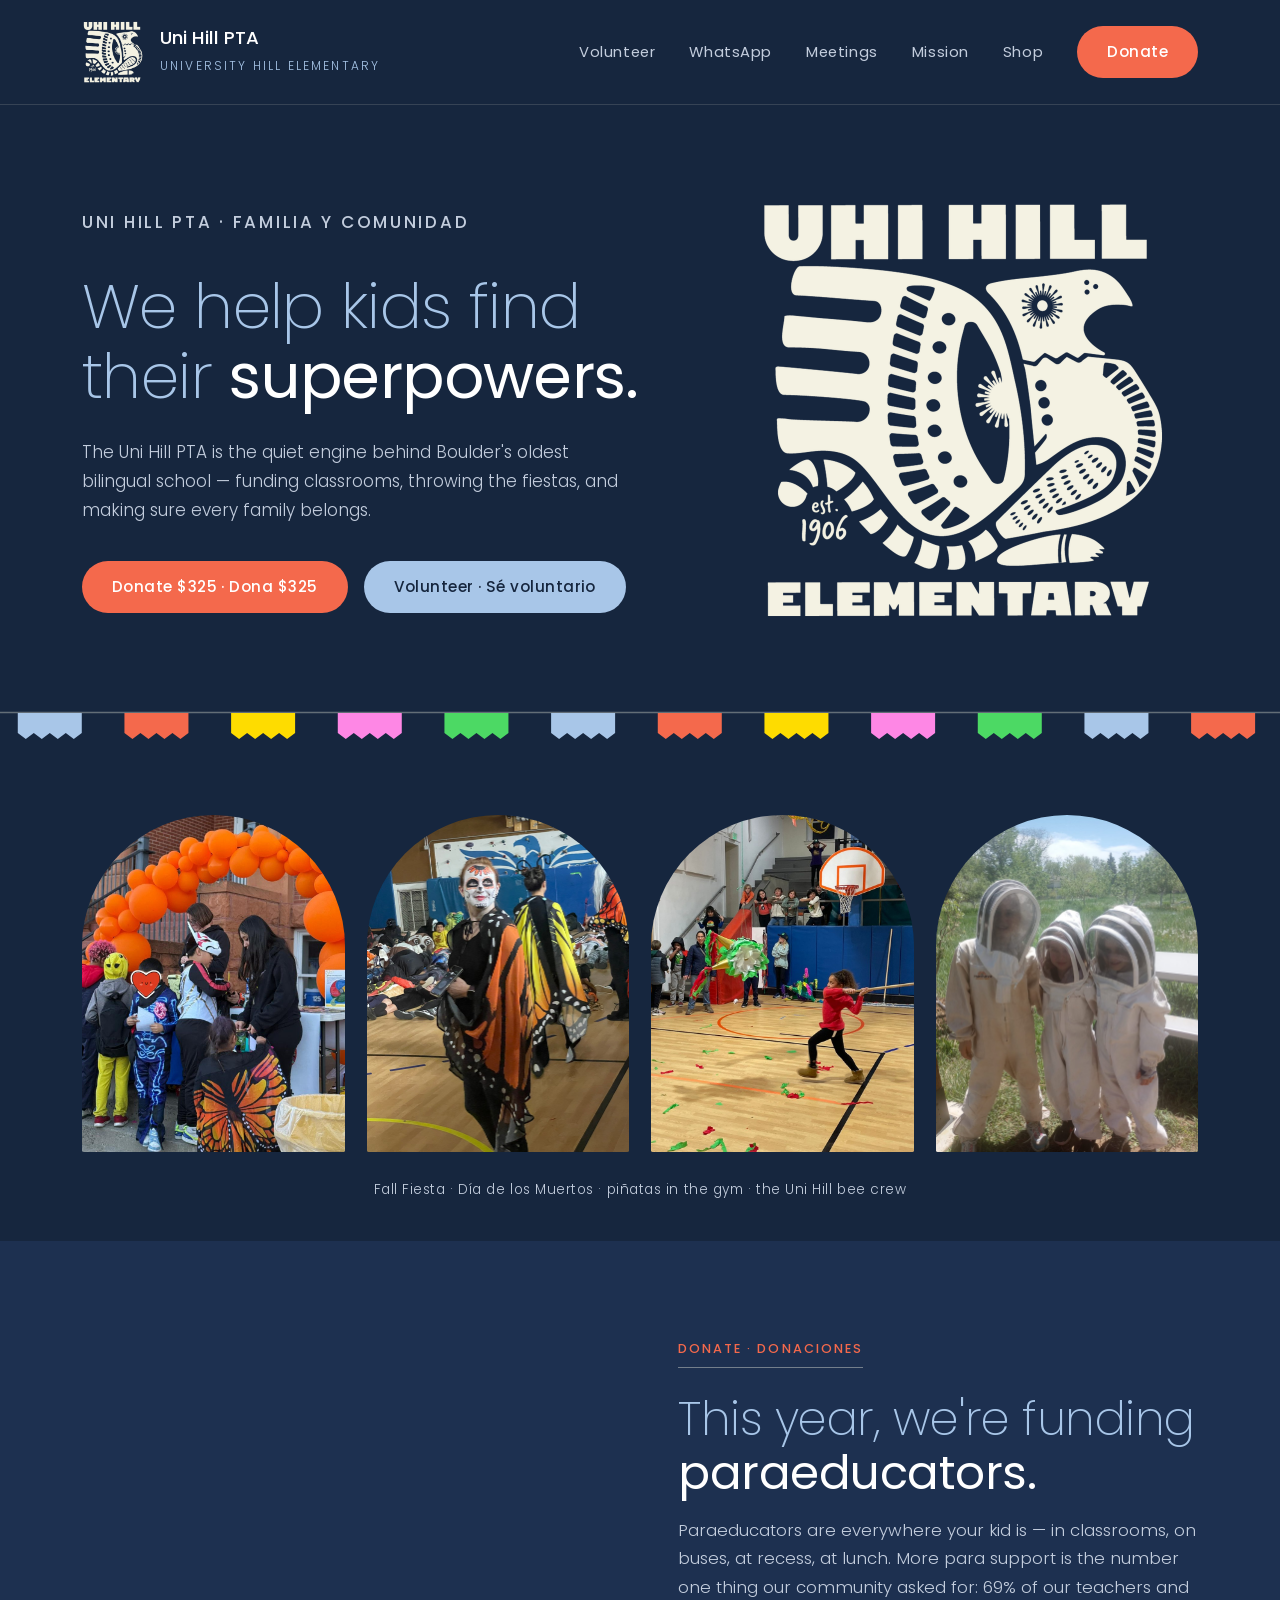
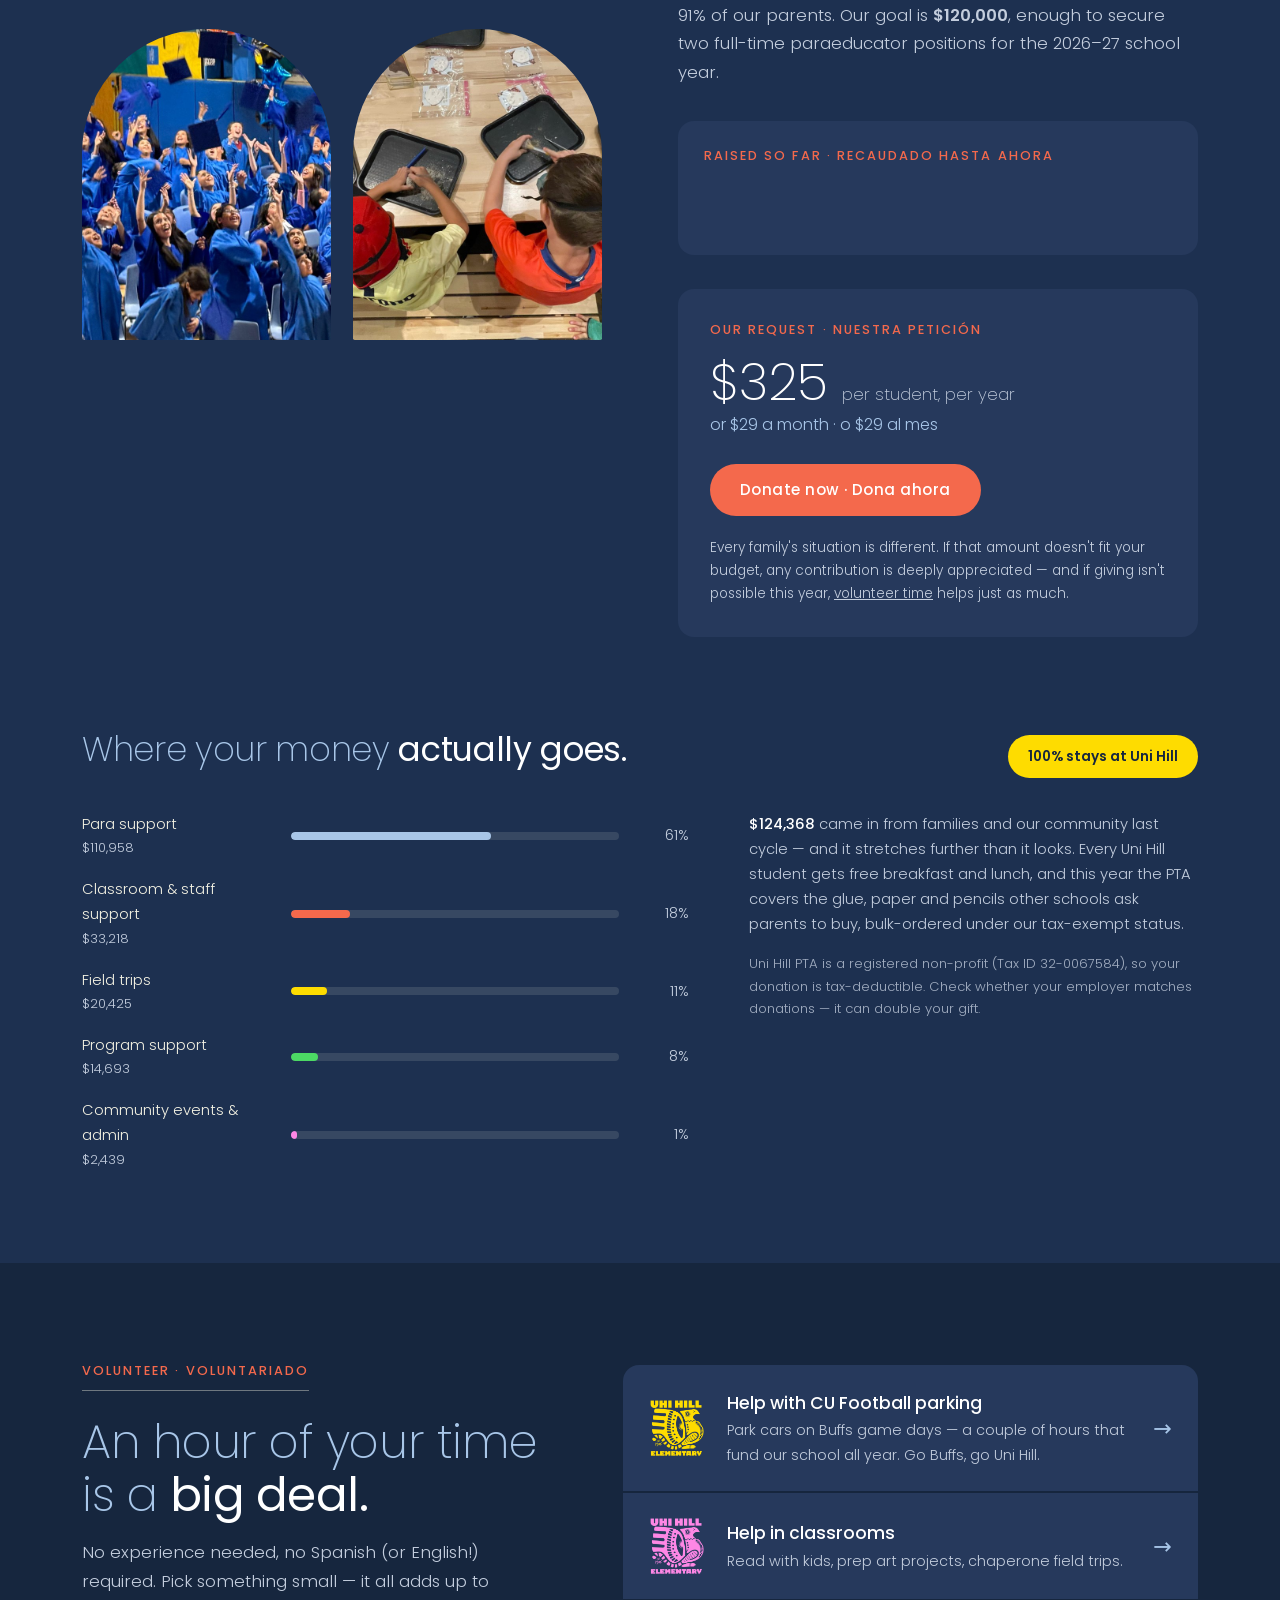
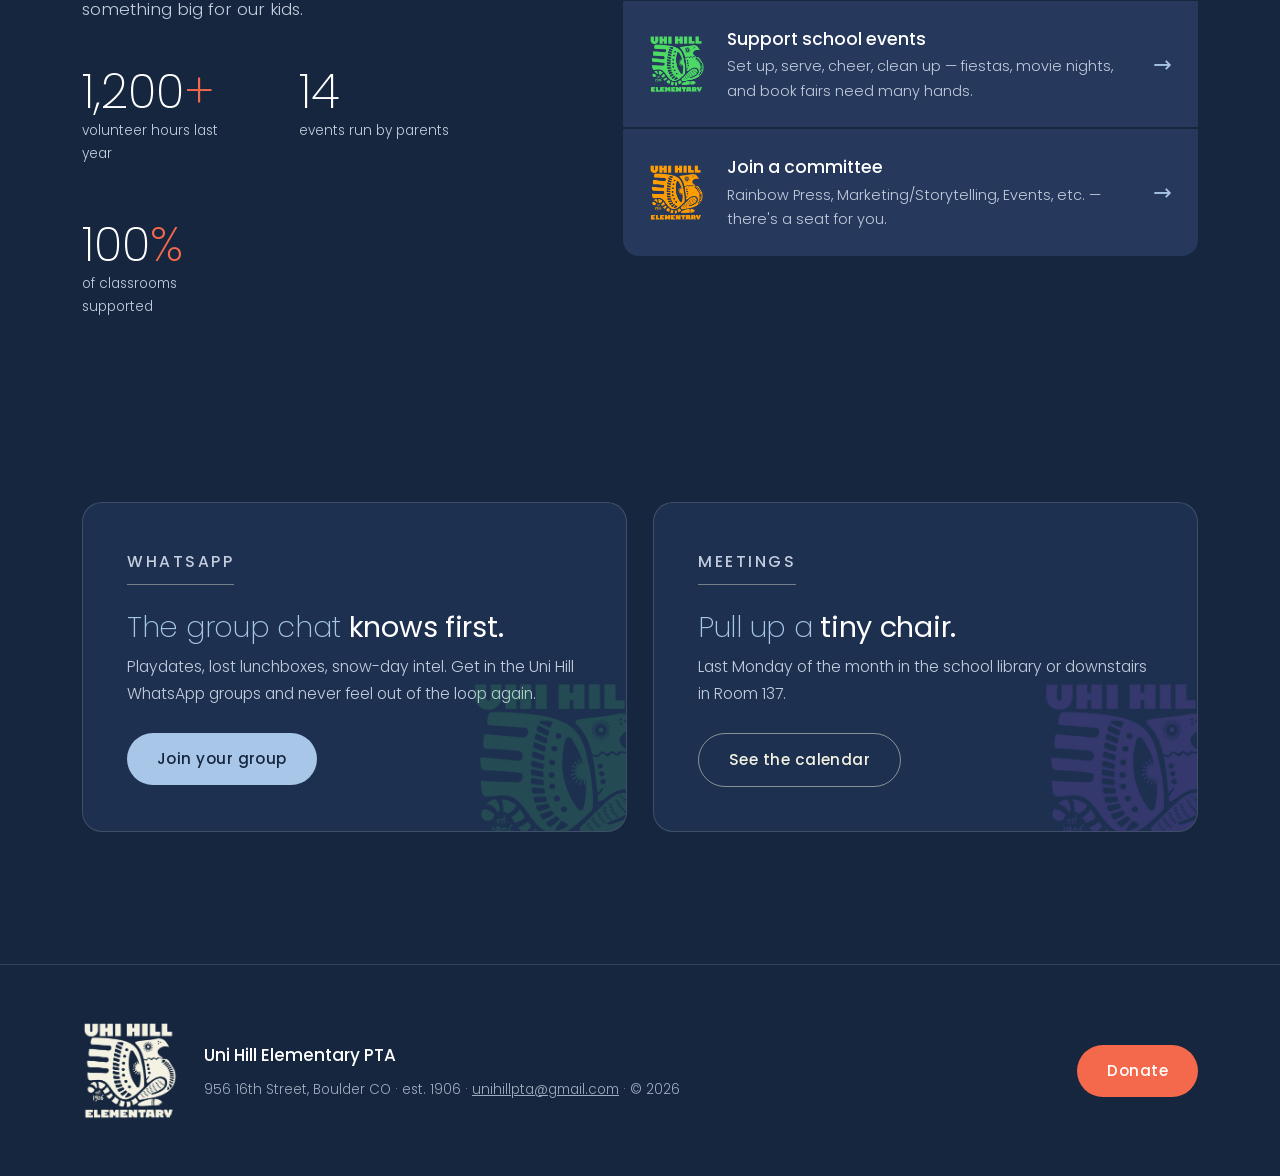
==== commit 1e5ee16c: "Add live fundraising thermometer to the donate section Embeds Zeffy's progress widget above the requ" ====
--- a/index.html
+++ b/index.html
@@ -92,6 +92,15 @@
         <p class="section-label">Donate · Donaciones</p>
         <h2>This year, we're funding <strong>paraeducators.</strong></h2>
         <p class="lead">Paraeducators are everywhere your kid is — in classrooms, on buses, at recess, at lunch. More para support is the number one thing our community asked for: 69% of our teachers and 91% of our parents. Our goal is <strong>$120,000</strong>, enough to secure two full-time paraeducator positions for the 2026–27 school year.</p>
+        <!-- Live fundraising thermometer, hosted by Zeffy. Nothing to update
+             by hand — the numbers come from the campaign itself. -->
+        <div class="progress-embed">
+          <p class="progress-label">Raised so far · Recaudado hasta ahora</p>
+          <iframe
+            src="https://www.zeffy.com/embed/thermometer/paras-todos-direct-donation"
+            title="Progress toward our $120,000 paraeducator goal"
+            loading="lazy"></iframe>
+        </div>
         <div class="request">
           <p class="request-label">Our request · Nuestra petición</p>
           <p class="request-figure">$325 <em>per student, per year</em></p>
--- a/css/styles.css
+++ b/css/styles.css
@@ -258,6 +258,38 @@
   padding: 10px 20px;
   border-radius: 999px;
   margin-bottom: 26px;
+}
+
+/* Live fundraising thermometer (Zeffy embed). Same wrapper pattern as the
+   calendar embed on the meetings page — see .calendar-embed. The iframe is
+   cross-origin, so nothing inside it can be styled from here; the panel
+   around it is what makes it look like part of the page. */
+.progress-embed {
+  background: var(--ink-accent);
+  border-radius: var(--radius);
+  padding: 24px 26px 18px;
+  margin-top: 34px;
+}
+.progress-label {
+  color: var(--coral);
+  font-weight: 500;
+  font-size: .8rem;
+  letter-spacing: .16em;
+  text-transform: uppercase;
+  margin-bottom: 10px;
+}
+/* Zeffy renders the thermometer with dark text on a transparent background,
+   which is invisible on our navy. We can't restyle inside a cross-origin
+   frame, so flip its lightness and put the hues back: dark text becomes
+   light, and the violet progress bar stays violet. */
+.progress-embed iframe {
+  display: block;
+  width: 100%;
+  /* Just taller than the widget's content, with slack so it can't clip if
+     Zeffy adds a line. Raise this, don't lower it. */
+  height: 60px;
+  border: 0;
+  filter: invert(1) hue-rotate(180deg);
 }
 
 /* The request: the one number we want families to remember. */
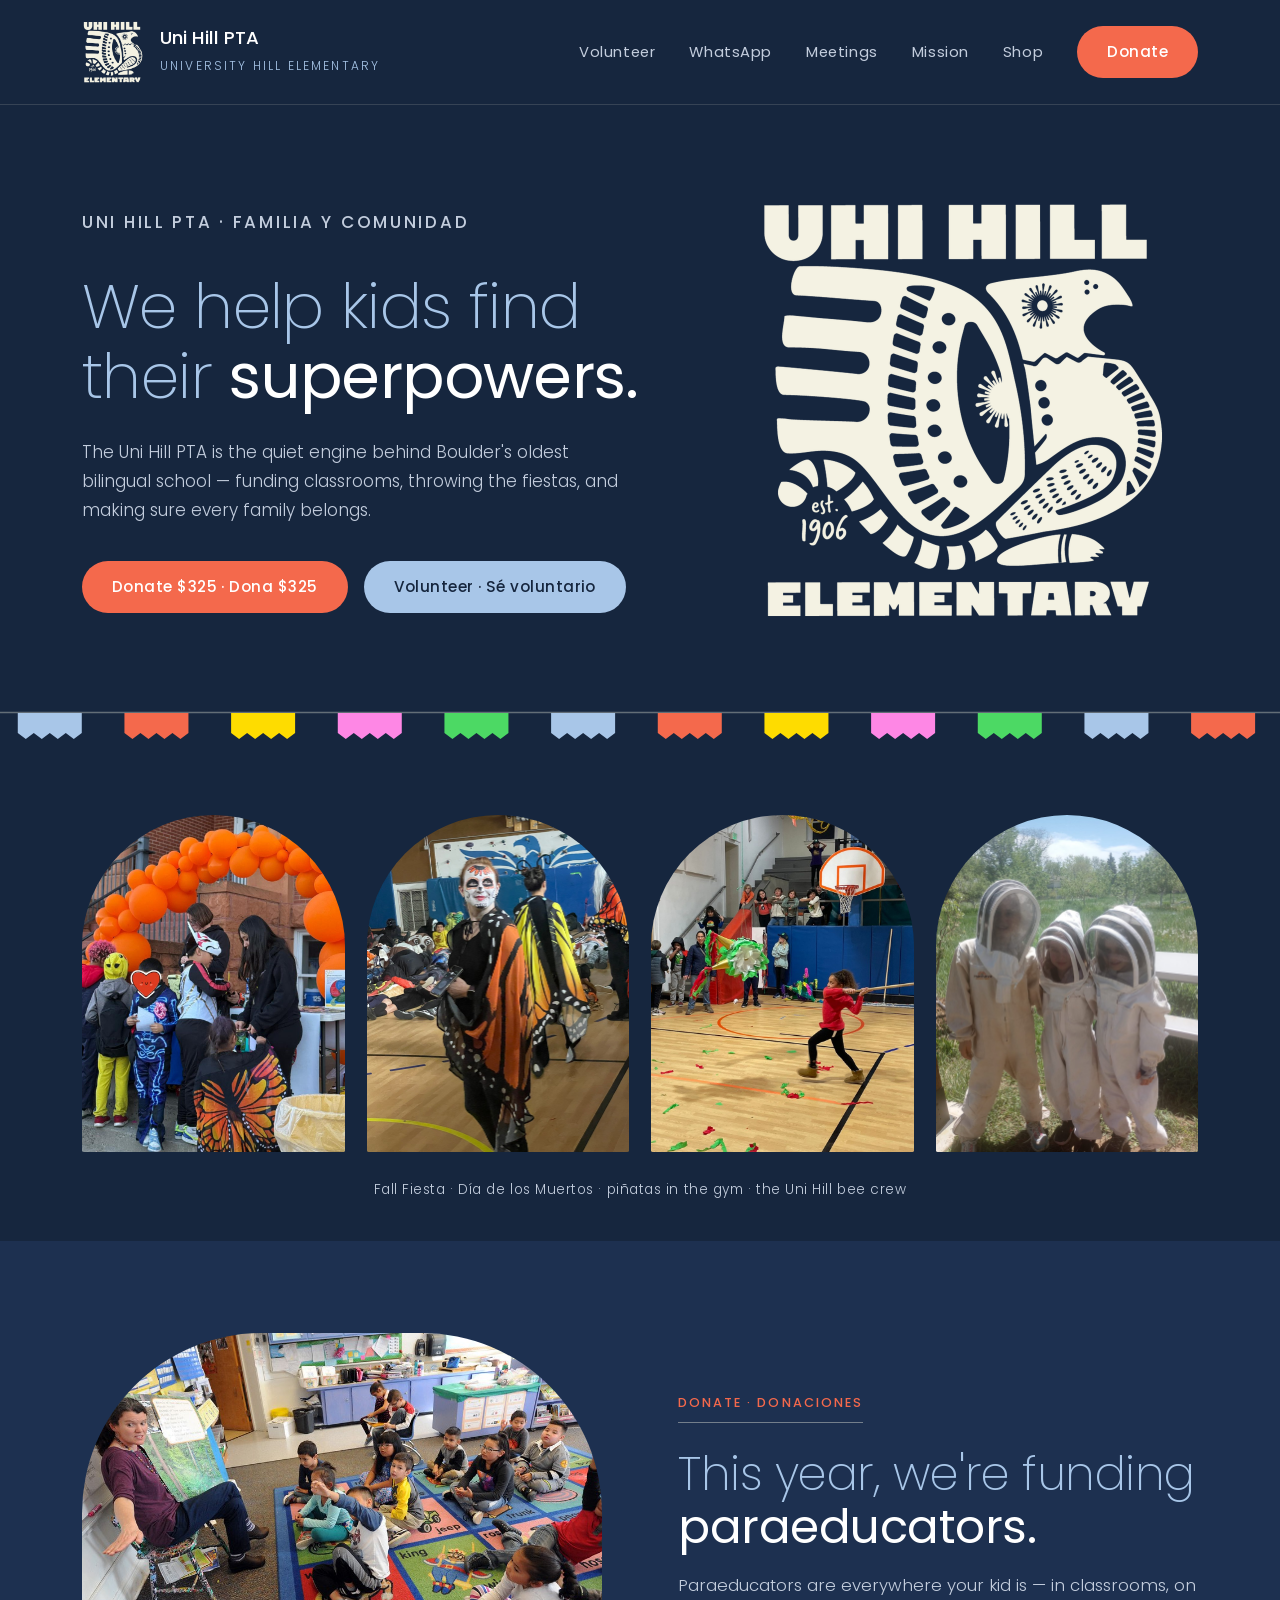
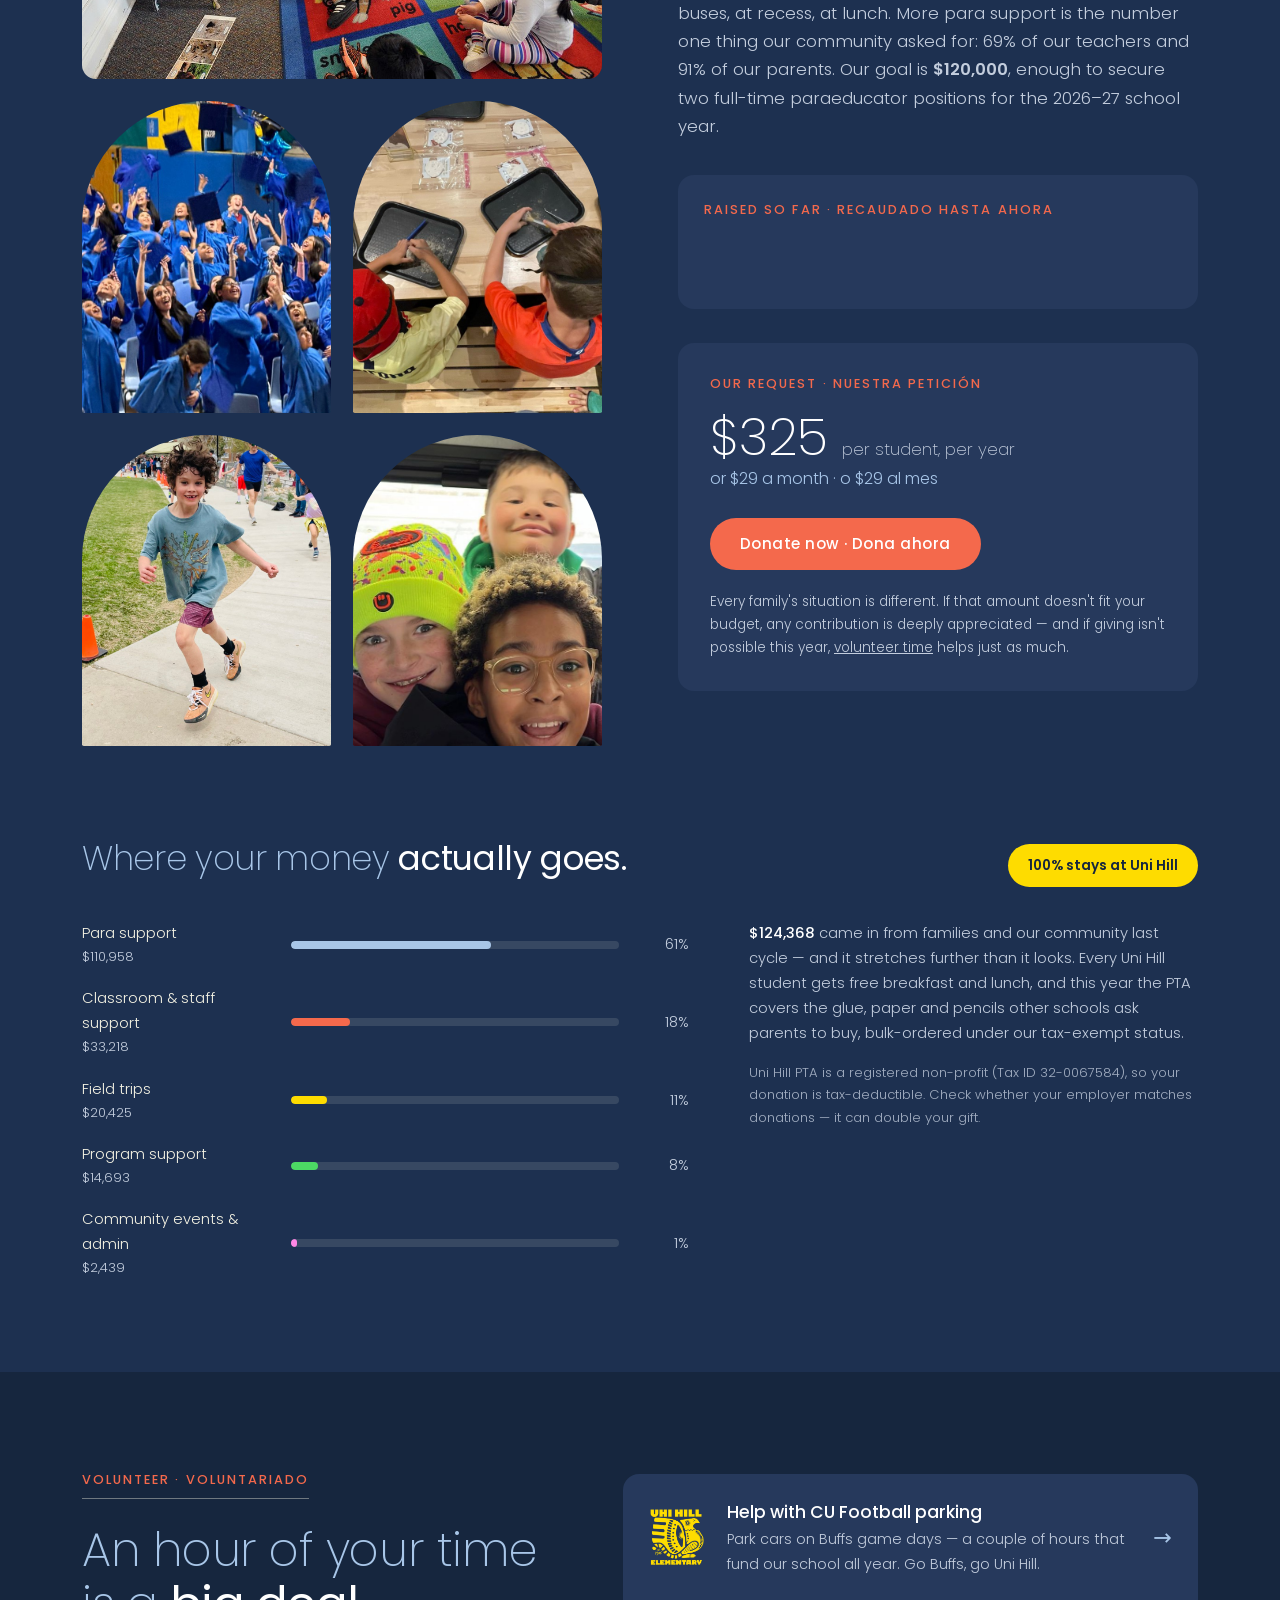
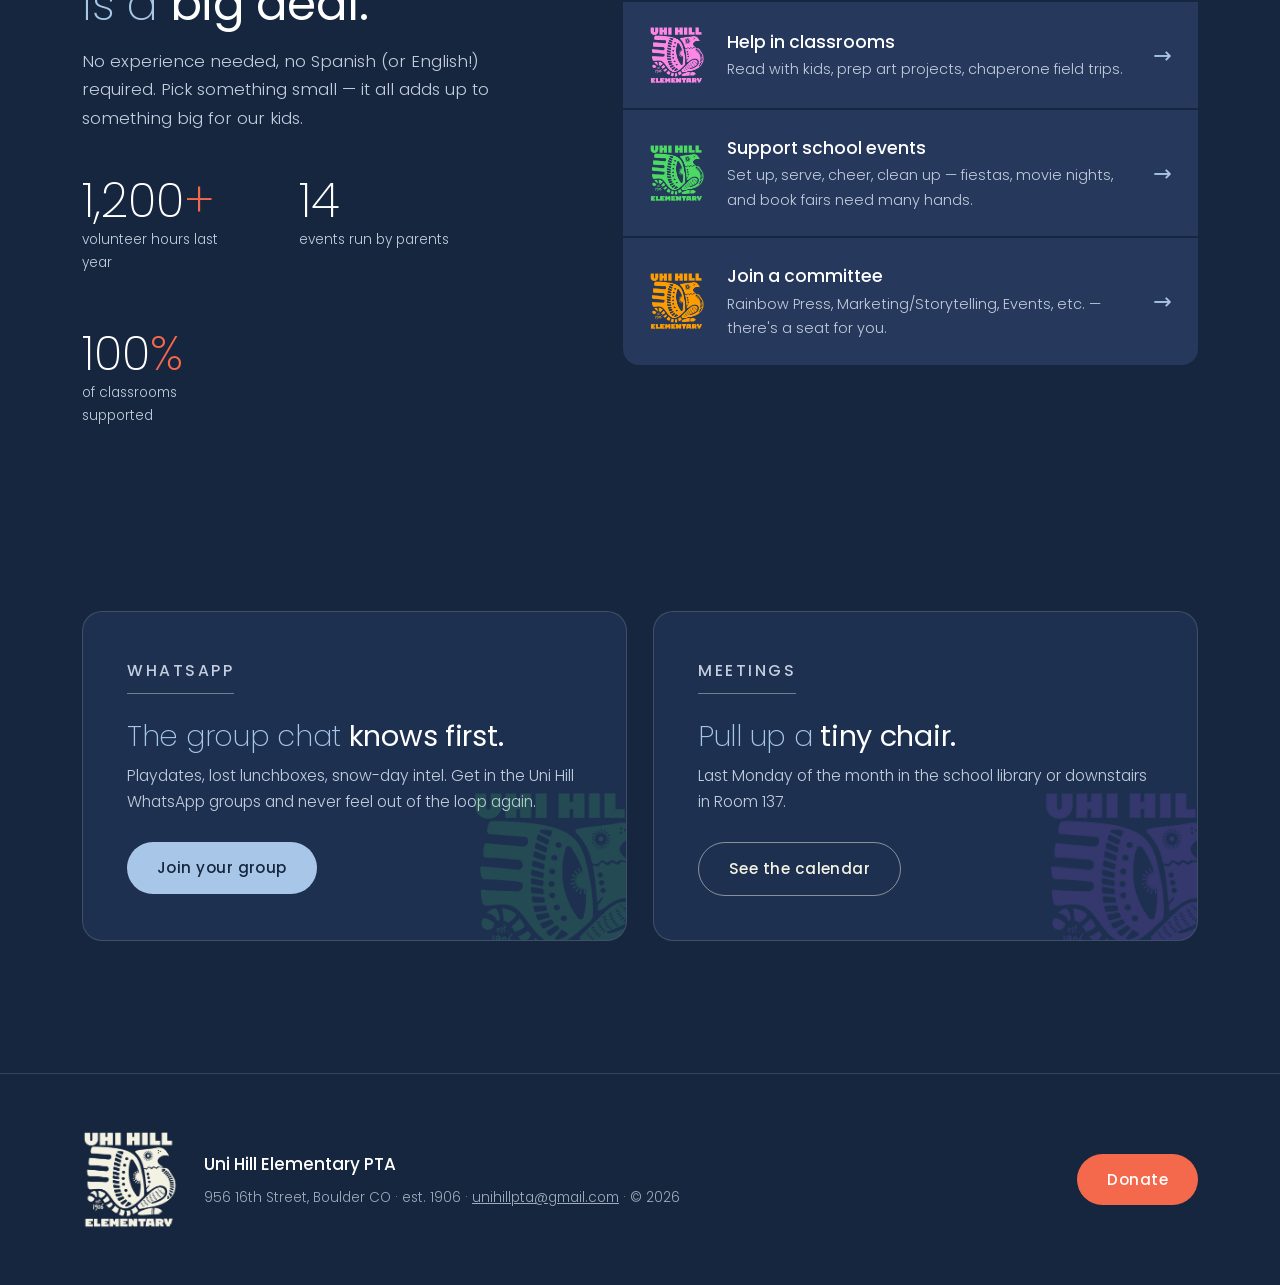
==== commit 47ff189a: "Fill out the donate section's photo group Five photos instead of two, chosen to track the paraeducat" ====
--- a/index.html
+++ b/index.html
@@ -85,8 +85,11 @@
   <section class="section section-raised donate" id="donate">
     <div class="wrap">
       <div class="donate-photos">
+        <img class="wide" src="img/classroom.jpg" alt="A teacher reading aloud to her class, students gathered on the classroom rug">
         <img src="img/event-grad.jpg" alt="Fifth graders in blue gowns celebrating at continuation">
         <img src="img/event-crafts.jpg" alt="Kids working on craft projects at a PTA event">
+        <img src="img/event-funrun.jpg" alt="A student sprinting along the path at the Fun Run while staff cheer from the sidelines">
+        <img src="img/kids-bus.jpg" alt="Three students grinning in the back of the school bus">
       </div>
       <div>
         <p class="section-label">Donate · Donaciones</p>
--- a/css/styles.css
+++ b/css/styles.css
@@ -247,6 +247,14 @@
   aspect-ratio: .8;
   object-fit: cover;
   border-radius: 999px 999px 14px 14px;  /* arch */
+}
+/* One landscape photo spanning both columns, to open the group up. A 999px
+   radius on a wide box clamps into a full dome that swallows the corners of
+   the photo, so this one gets a shallower arch with shoulders. */
+.donate-photos .wide {
+  grid-column: 1 / -1;
+  aspect-ratio: 1.5;
+  border-radius: 180px 180px 14px 14px;
 }
 
 .pill {
@@ -538,6 +546,10 @@
   .donate .wrap,
   .suggest .wrap,
   .whatsapp-layout { grid-template-columns: 1fr; gap: 44px; }
+
+  /* Stacked, the photo group is tall enough to push the pitch below the
+     fold, so let the message lead and the photos follow. */
+  .donate-photos { order: 2; }
 
   .ledger-grid { grid-template-columns: 1fr; gap: 36px; }
   .donate .wrap.donate-ledger { margin-top: 56px; }
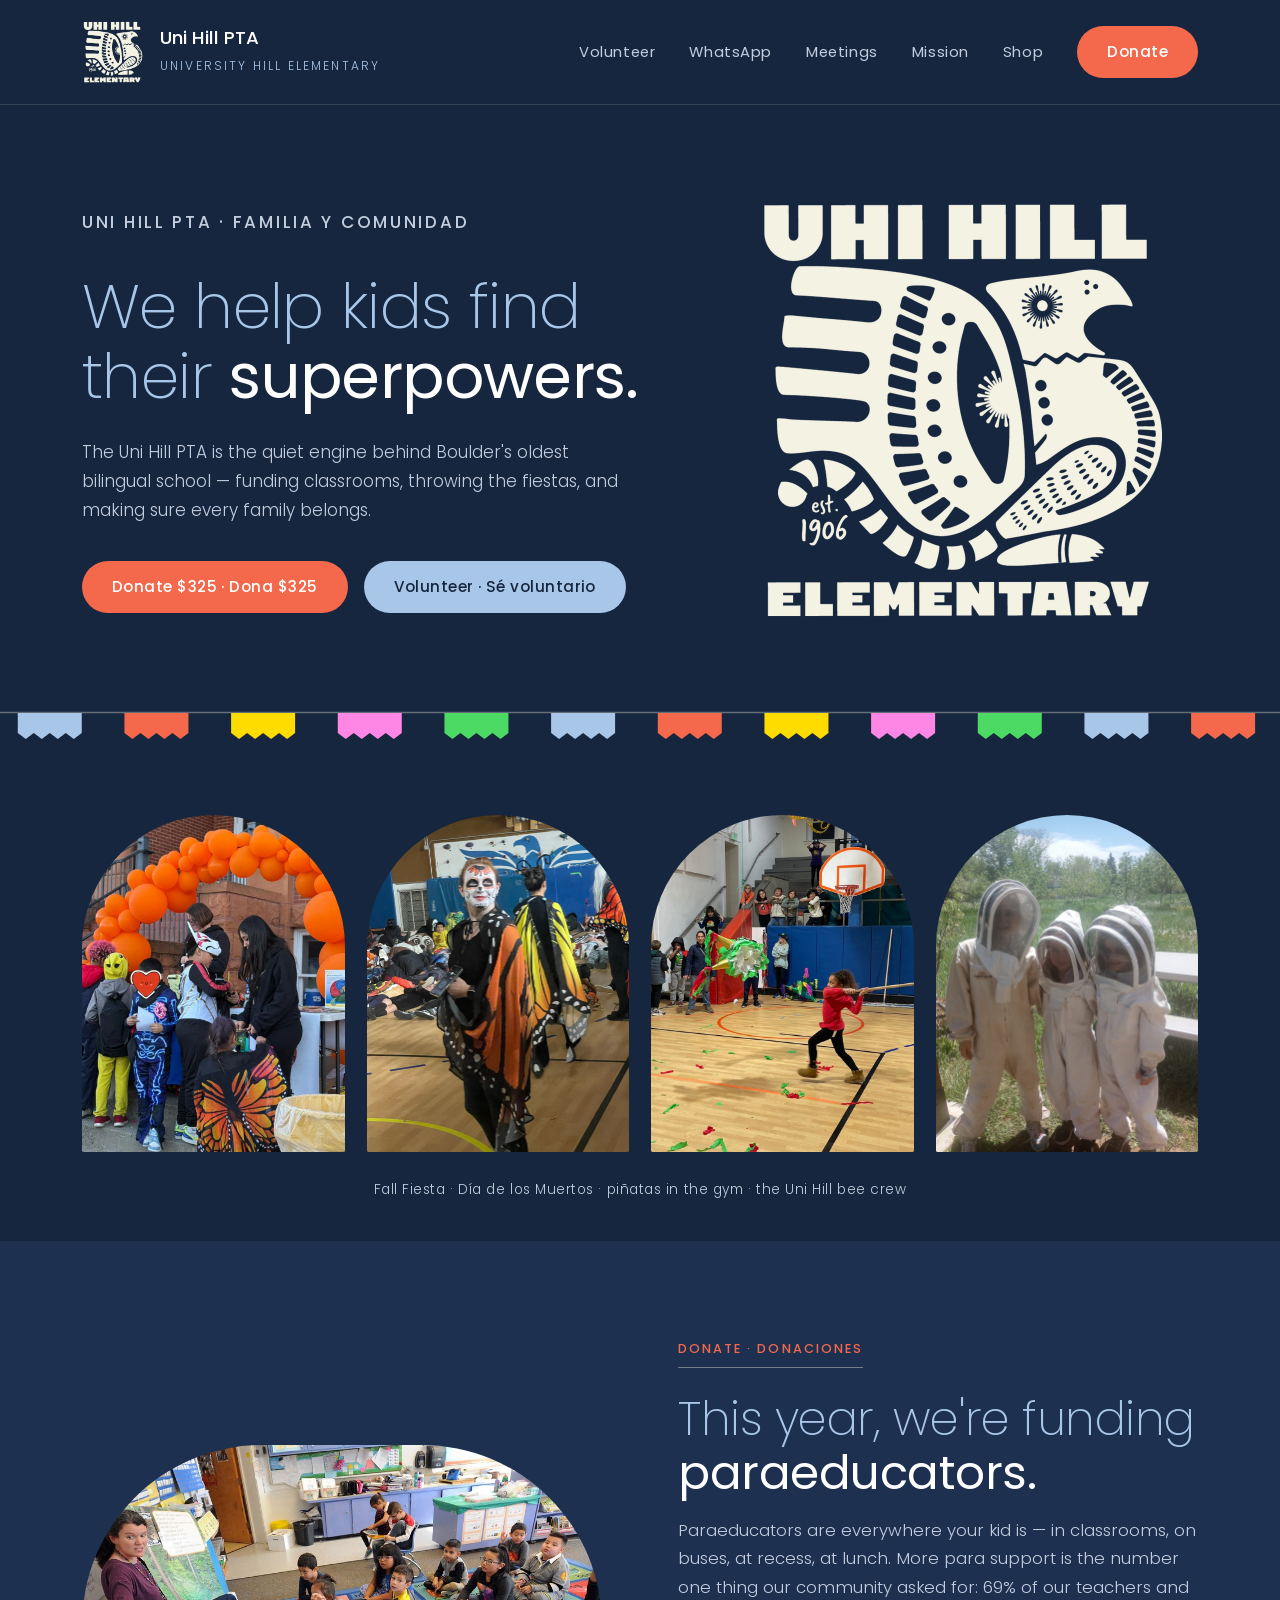
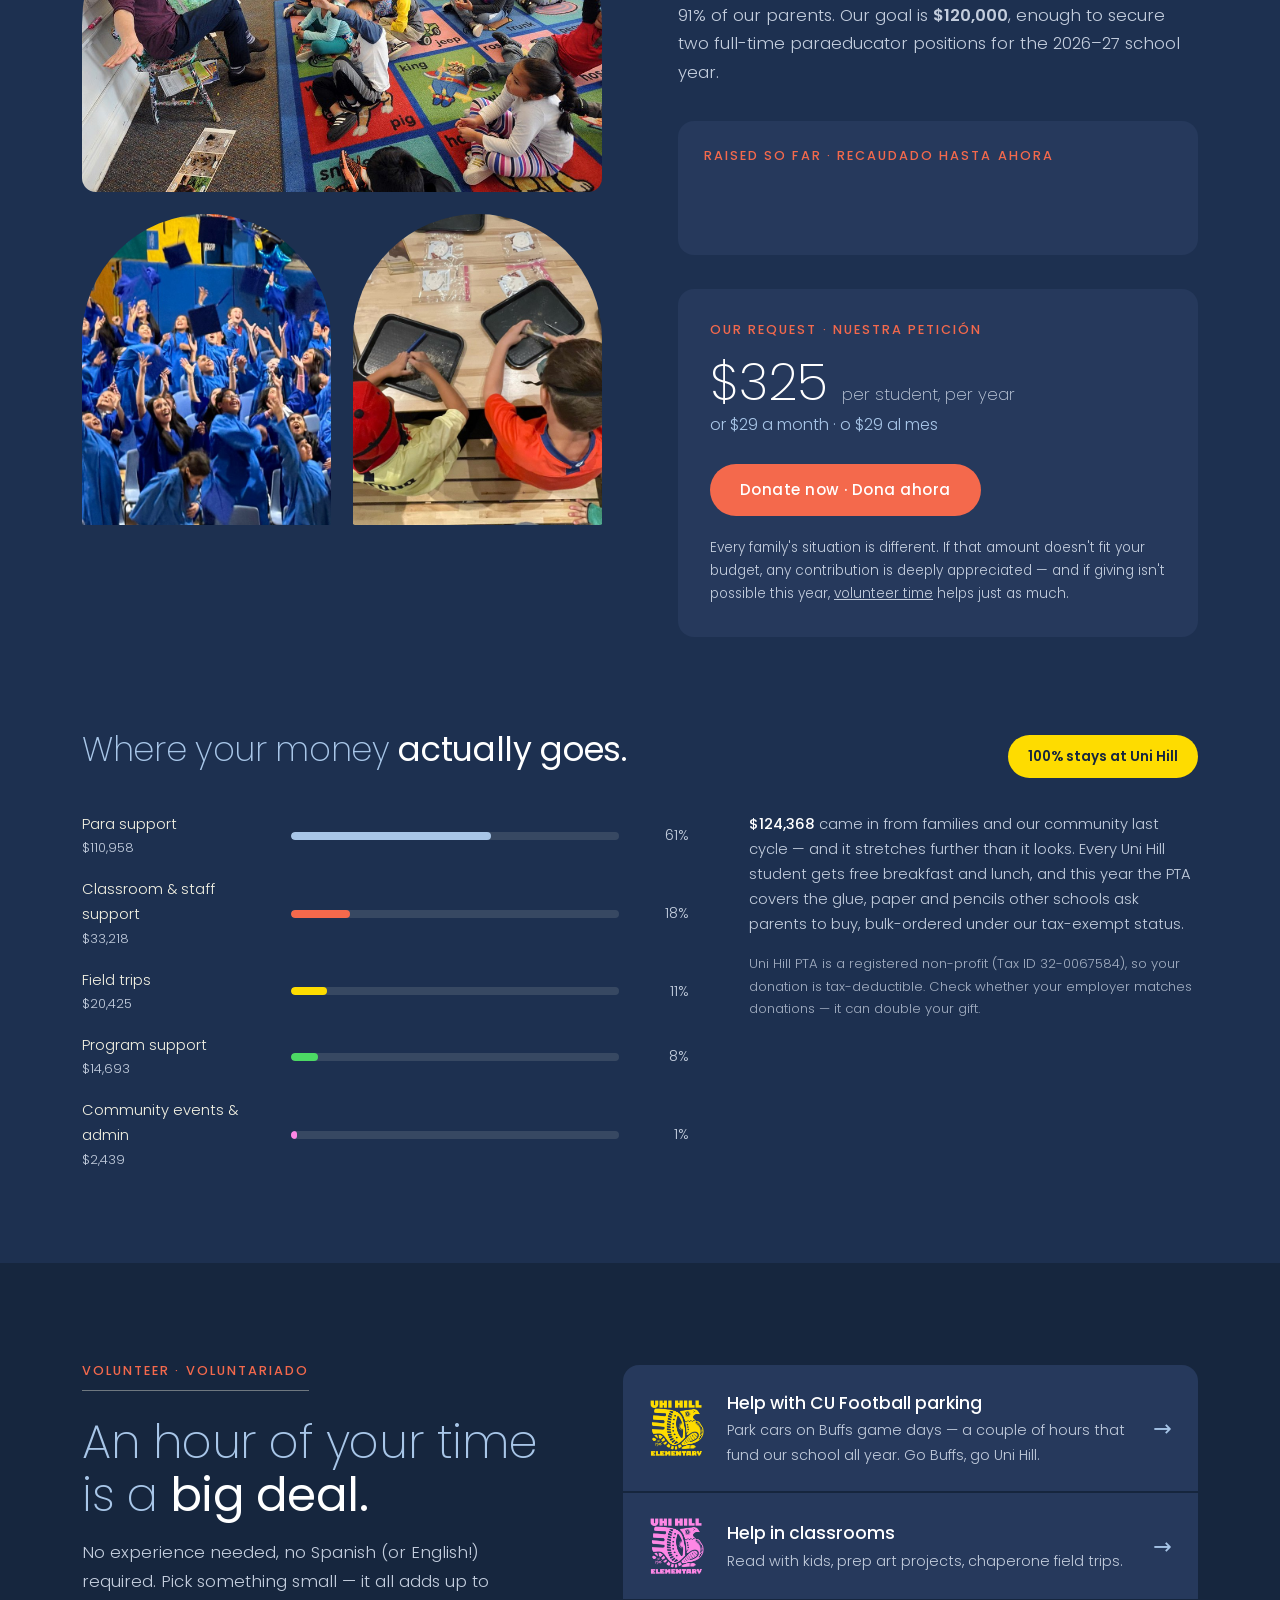
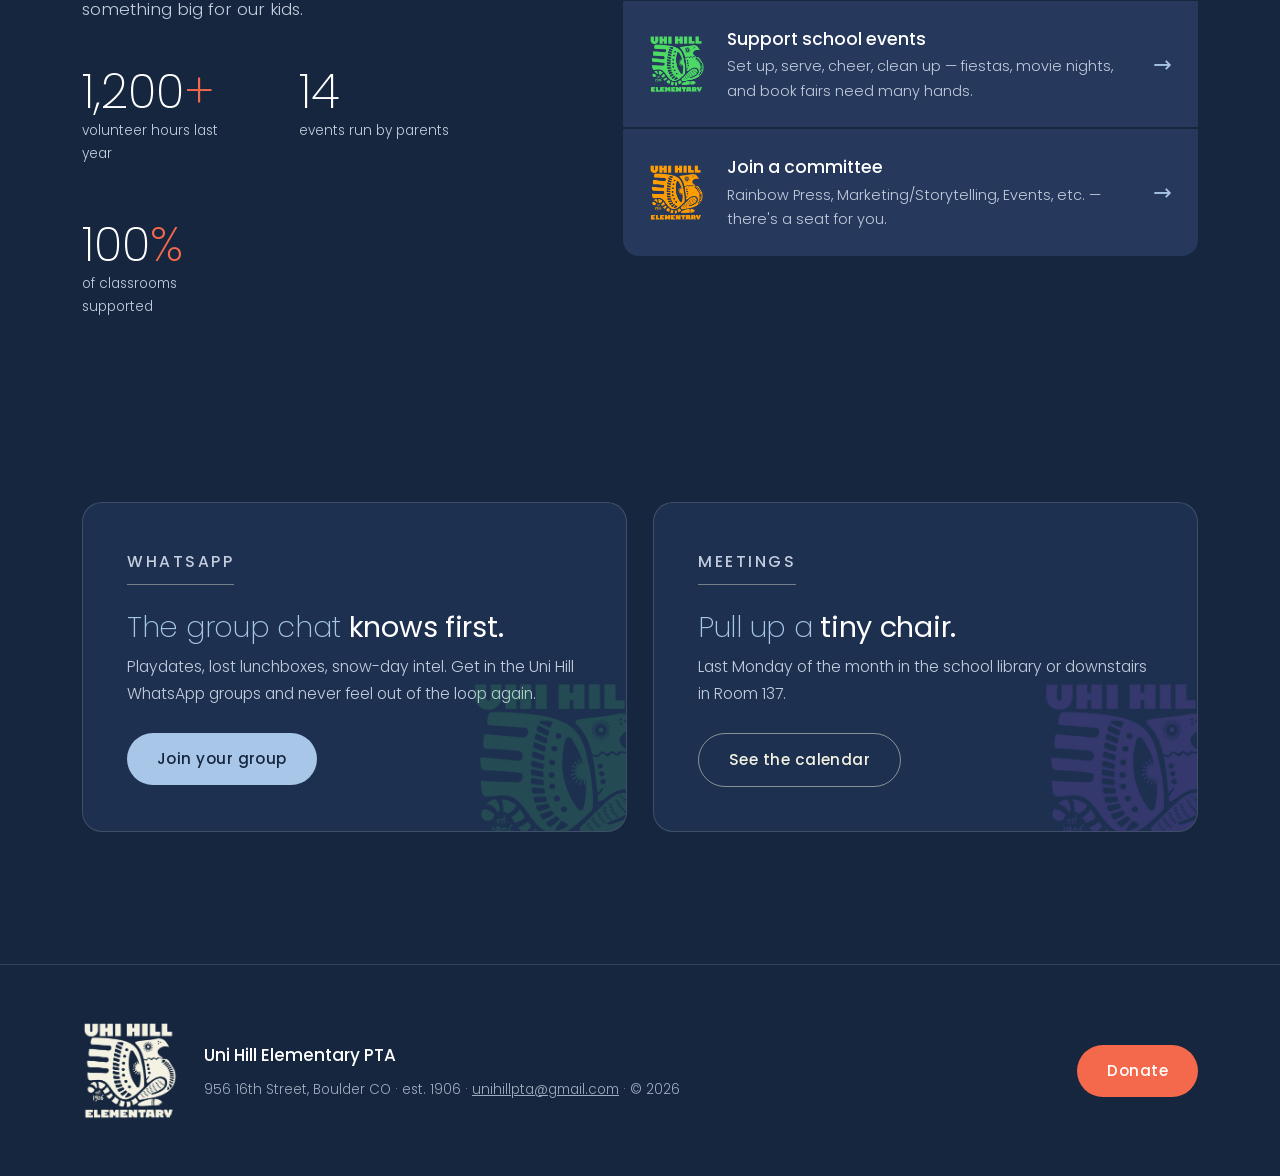
==== commit af523899: "Trim the donate photo group to three Drop the fun run and school bus shots; the classroom photo plus" ====
--- a/index.html
+++ b/index.html
@@ -88,8 +88,6 @@
         <img class="wide" src="img/classroom.jpg" alt="A teacher reading aloud to her class, students gathered on the classroom rug">
         <img src="img/event-grad.jpg" alt="Fifth graders in blue gowns celebrating at continuation">
         <img src="img/event-crafts.jpg" alt="Kids working on craft projects at a PTA event">
-        <img src="img/event-funrun.jpg" alt="A student sprinting along the path at the Fun Run while staff cheer from the sidelines">
-        <img src="img/kids-bus.jpg" alt="Three students grinning in the back of the school bus">
       </div>
       <div>
         <p class="section-label">Donate · Donaciones</p>
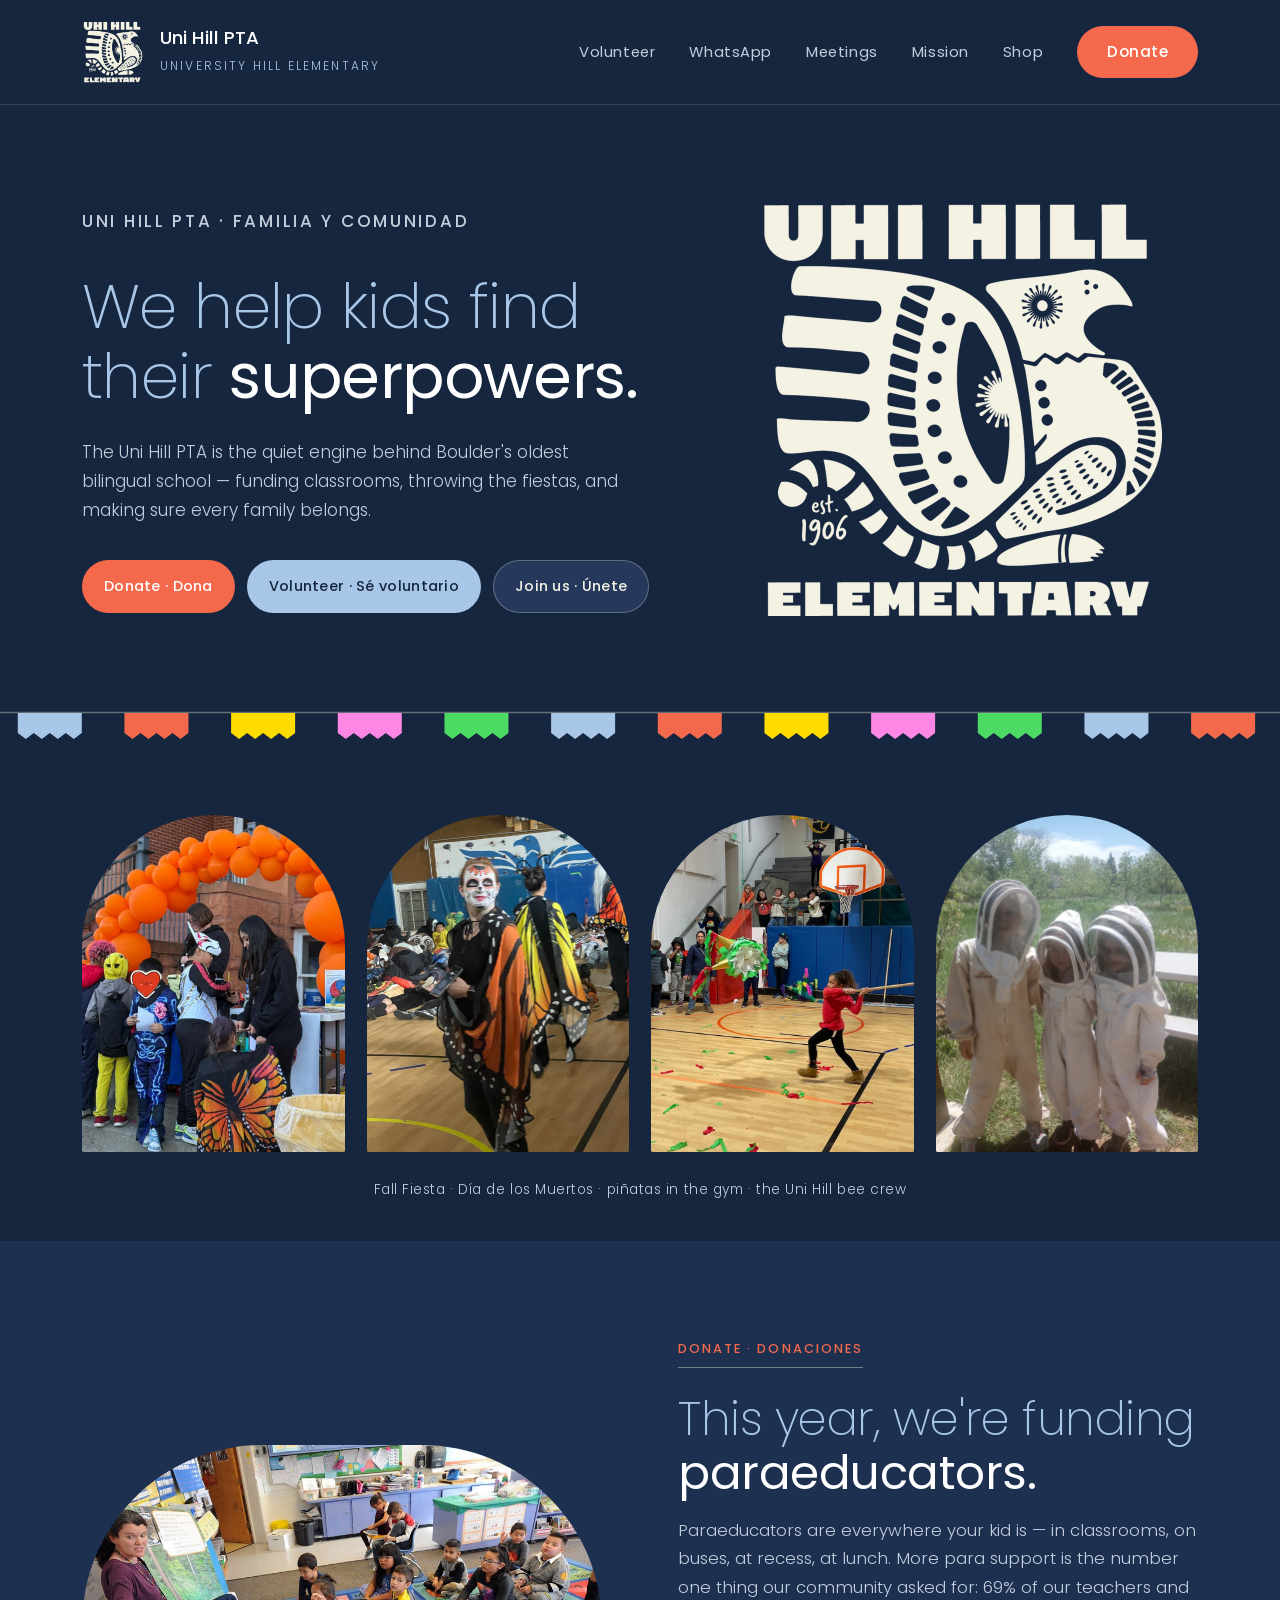
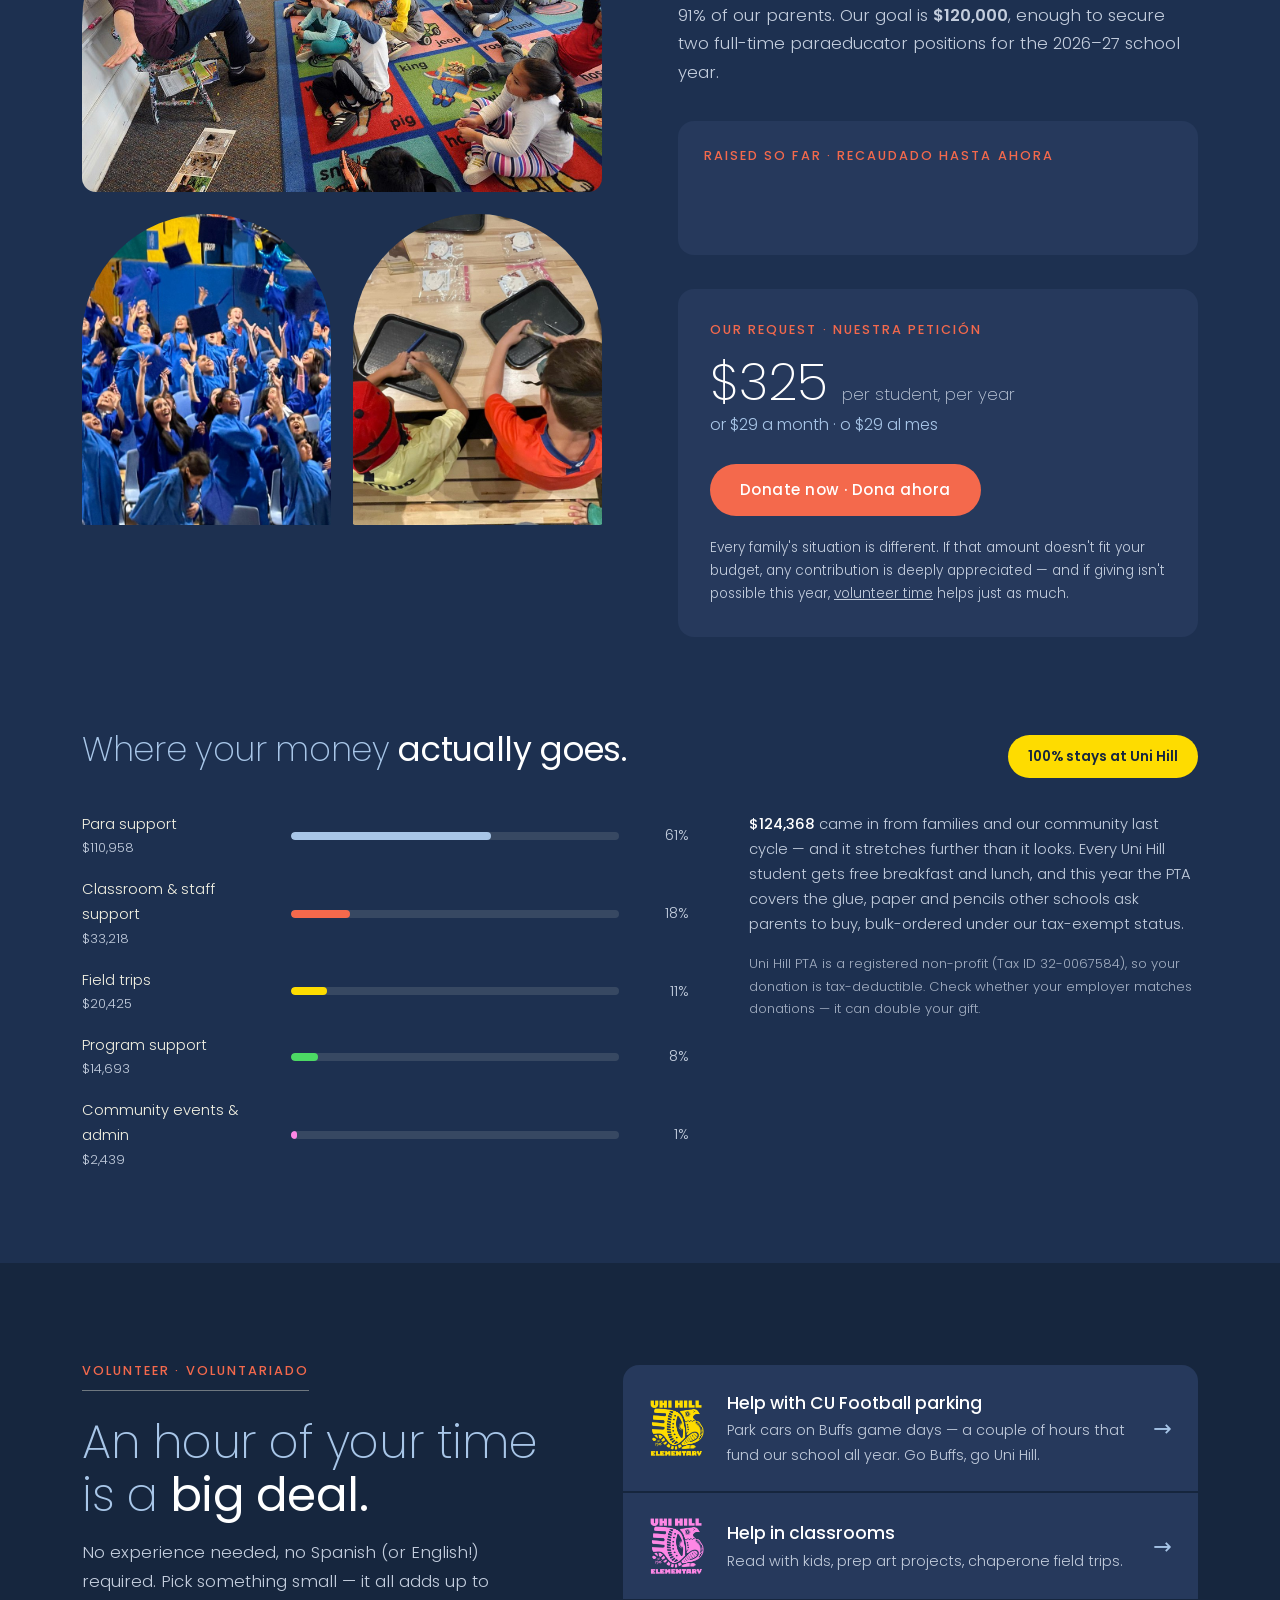
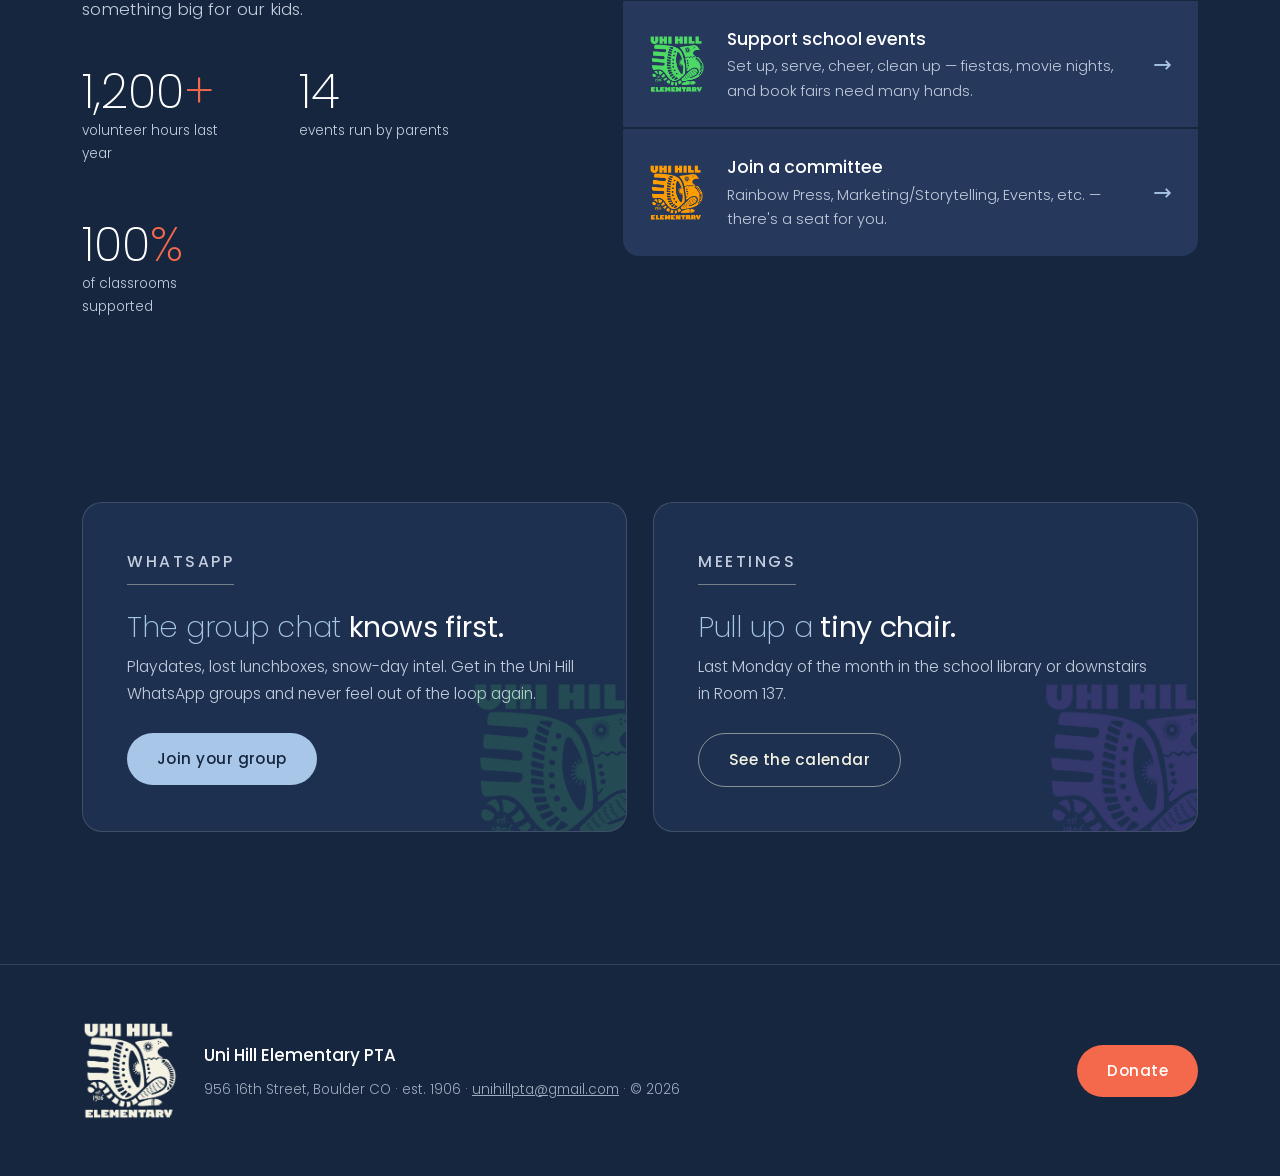
==== commit e75fac74: "Add "Join us" as an equal third hero CTA The hero had two buttons; the new PTA-membership link needs" ====
--- a/index.html
+++ b/index.html
@@ -26,7 +26,7 @@
       <a href="meetings.html">Meetings</a>
       <a href="mission.html">Mission</a>
       <a href="https://shop.unihillpta.com/category/all-products" target="_blank" rel="noopener">Shop</a>
-      <a class="btn btn-donate" href="https://www.coloradogives.org/organization/UniHillPTA">Donate</a>
+      <a class="btn btn-donate" href="https://www.zeffy.com/en-US/donation-form/paras-todos-direct-donation">Donate</a>
     </nav>
   </div>
 </header>
@@ -41,8 +41,9 @@
         <h1>We help kids find their <strong>superpowers.</strong></h1>
         <p>The Uni Hill PTA is the quiet engine behind Boulder's oldest bilingual school — funding classrooms, throwing the fiestas, and making sure every family belongs.</p>
         <div class="cta-row">
-          <a class="btn btn-donate" href="#donate">Donate $325 · Dona $325</a>
+          <a class="btn btn-donate" href="#donate">Donate · Dona</a>
           <a class="btn btn-primary" href="#volunteer">Volunteer · Sé voluntario</a>
+          <a class="btn btn-invite" href="https://forms.gle/Q4tkkSEJmohi8E857" target="_blank" rel="noopener">Join us · Únete</a>
         </div>
       </div>
       <div class="hero-logo">
@@ -106,7 +107,7 @@
           <p class="request-label">Our request · Nuestra petición</p>
           <p class="request-figure">$325 <em>per student, per year</em></p>
           <p class="request-alt">or $29 a month · o $29 al mes</p>
-          <a class="btn btn-donate" href="https://www.coloradogives.org/organization/UniHillPTA">Donate now · Dona ahora</a>
+          <a class="btn btn-donate" href="https://www.zeffy.com/en-US/donation-form/paras-todos-direct-donation">Donate now · Dona ahora</a>
           <p class="request-fine">Every family's situation is different. If that amount doesn't fit your budget, any contribution is deeply appreciated — and if giving isn't possible this year, <a href="#volunteer">volunteer time</a> helps just as much.</p>
         </div>
       </div>
@@ -244,7 +245,7 @@
         <small>956 16th Street, Boulder CO · est. 1906 · <a href="mailto:unihillpta@gmail.com?subject=Question%20for%20the%20Uni%20Hill%20PTA">unihillpta@gmail.com</a> · © <span data-year>2026</span></small>
       </div>
     </div>
-    <a class="btn btn-donate" href="https://www.coloradogives.org/organization/UniHillPTA">Donate</a>
+    <a class="btn btn-donate" href="https://www.zeffy.com/en-US/donation-form/paras-todos-direct-donation">Donate</a>
   </div>
 </footer>
 
--- a/css/styles.css
+++ b/css/styles.css
@@ -24,6 +24,9 @@
   --cream: #f4f2e3;        /* primary text */
   --soft:  #c3cddd;        /* secondary text */
   --white: #ffffff;        /* emphasized text */
+
+  /* hairline edge on dark-filled surfaces (quiet hero CTA) */
+  --hairline: rgba(244, 242, 227, .28);
 
   /* brand accents (from the Uni Hill brand deck) */
   --powder: #a8c6e8;       /* headlines, primary buttons */
@@ -84,6 +87,12 @@
 .btn-primary { background: var(--powder); color: var(--ink); }
 .btn-donate  { background: var(--coral);  color: var(--white); }
 .btn-ghost   { border: 1px solid rgba(244, 242, 227, .5); color: var(--cream); }
+/* Third peer in the hero trio: filled like the other two (so it carries the
+   same visual mass) but in the quiet navy, so colour alone ranks the three.
+   The edge is an inset shadow, not a border, so its box stays pixel-identical
+   to .btn-donate / .btn-primary. */
+.btn-invite  { background: var(--ink-accent); color: var(--cream);
+               box-shadow: inset 0 0 0 1px var(--hairline); }
 .btn:hover   { filter: brightness(1.08); }
 
 /* ---- Header & navigation ------------------------------------------------- */
@@ -168,7 +177,27 @@
   margin-bottom: 22px;
 }
 .hero p { max-width: 32em; color: var(--soft); margin-bottom: 36px; font-size: 1.06rem; }
-.cta-row { display: flex; gap: 16px; flex-wrap: wrap; align-items: center; }
+/* Hero CTA trio ­— three peers on one line.
+   Every button shares the same shape, height, padding and type; only the fill
+   colour ranks them. The two knobs below (horizontal padding + type size) are
+   what keeps all three on a single row as the text column narrows, so tune
+   those rather than letting the row wrap. */
+.cta-row {
+  --cta-px: 22px;          /* horizontal padding inside each pill */
+  --cta-fs: .9rem;         /* label size */
+  display: flex;
+  flex-wrap: nowrap;
+  gap: 12px;
+  align-items: stretch;
+}
+.cta-row .btn {
+  flex: 0 0 auto;
+  padding: 14px var(--cta-px);
+  font-size: var(--cta-fs);
+  letter-spacing: .02em;
+  white-space: nowrap;
+  text-align: center;
+}
 .hero-logo { display: flex; justify-content: center; }
 .hero-logo .logo-mark { width: min(420px, 100%); }
 
@@ -537,6 +566,15 @@
 .footer-brand small { display: block; color: var(--soft); opacity: .8; font-size: .85rem; margin-top: 8px; }
 
 /* ---- Responsive ---------------------------------------------------------- */
+
+/* Between 960px and the 1180px page width the hero text column shrinks but the
+   CTA labels don't, so the trio is squeezed hardest here. Borrow a little room
+   from the column gap and trim the pills rather than let one drop to line two. */
+@media (max-width: 1180px) and (min-width: 961px) {
+  .hero .wrap { grid-template-columns: 1.2fr .8fr; gap: 48px; }
+  .cta-row { --cta-px: 16px; --cta-fs: .84rem; gap: 10px; }
+}
+
 @media (max-width: 960px) {
   h1 { font-size: 2.8rem; }
   h2 { font-size: 2.2rem; }
@@ -555,6 +593,9 @@
   .donate .wrap.donate-ledger { margin-top: 56px; }
 
   .hero-logo .logo-mark { width: min(300px, 70%); }
+
+  /* Single-column hero: the row has the full page width again. */
+  .cta-row { --cta-px: 22px; --cta-fs: .88rem; flex-wrap: wrap; }
   .photo-arcade .row { grid-template-columns: repeat(2, 1fr); }
   .teaser-grid { grid-template-columns: 1fr; }
   .pillar-grid { grid-template-columns: repeat(2, 1fr); }
@@ -579,6 +620,14 @@
   .site-header { position: relative; }
 }
 
+/* Narrower than three-across can sit comfortably. Stack the trio full width
+   rather than let it break 2 + 1, which is what made the third CTA read as an
+   afterthought in the first place. (Its own breakpoint: this is the width the
+   three labels stop fitting, not one of the site's layout breakpoints.) */
+@media (max-width: 640px) {
+  .cta-row { display: grid; grid-template-columns: 1fr; gap: 12px; max-width: 420px; }
+}
+
 @media (max-width: 560px) {
   body { font-size: 16px; }
   .section { padding: 64px 0; }
